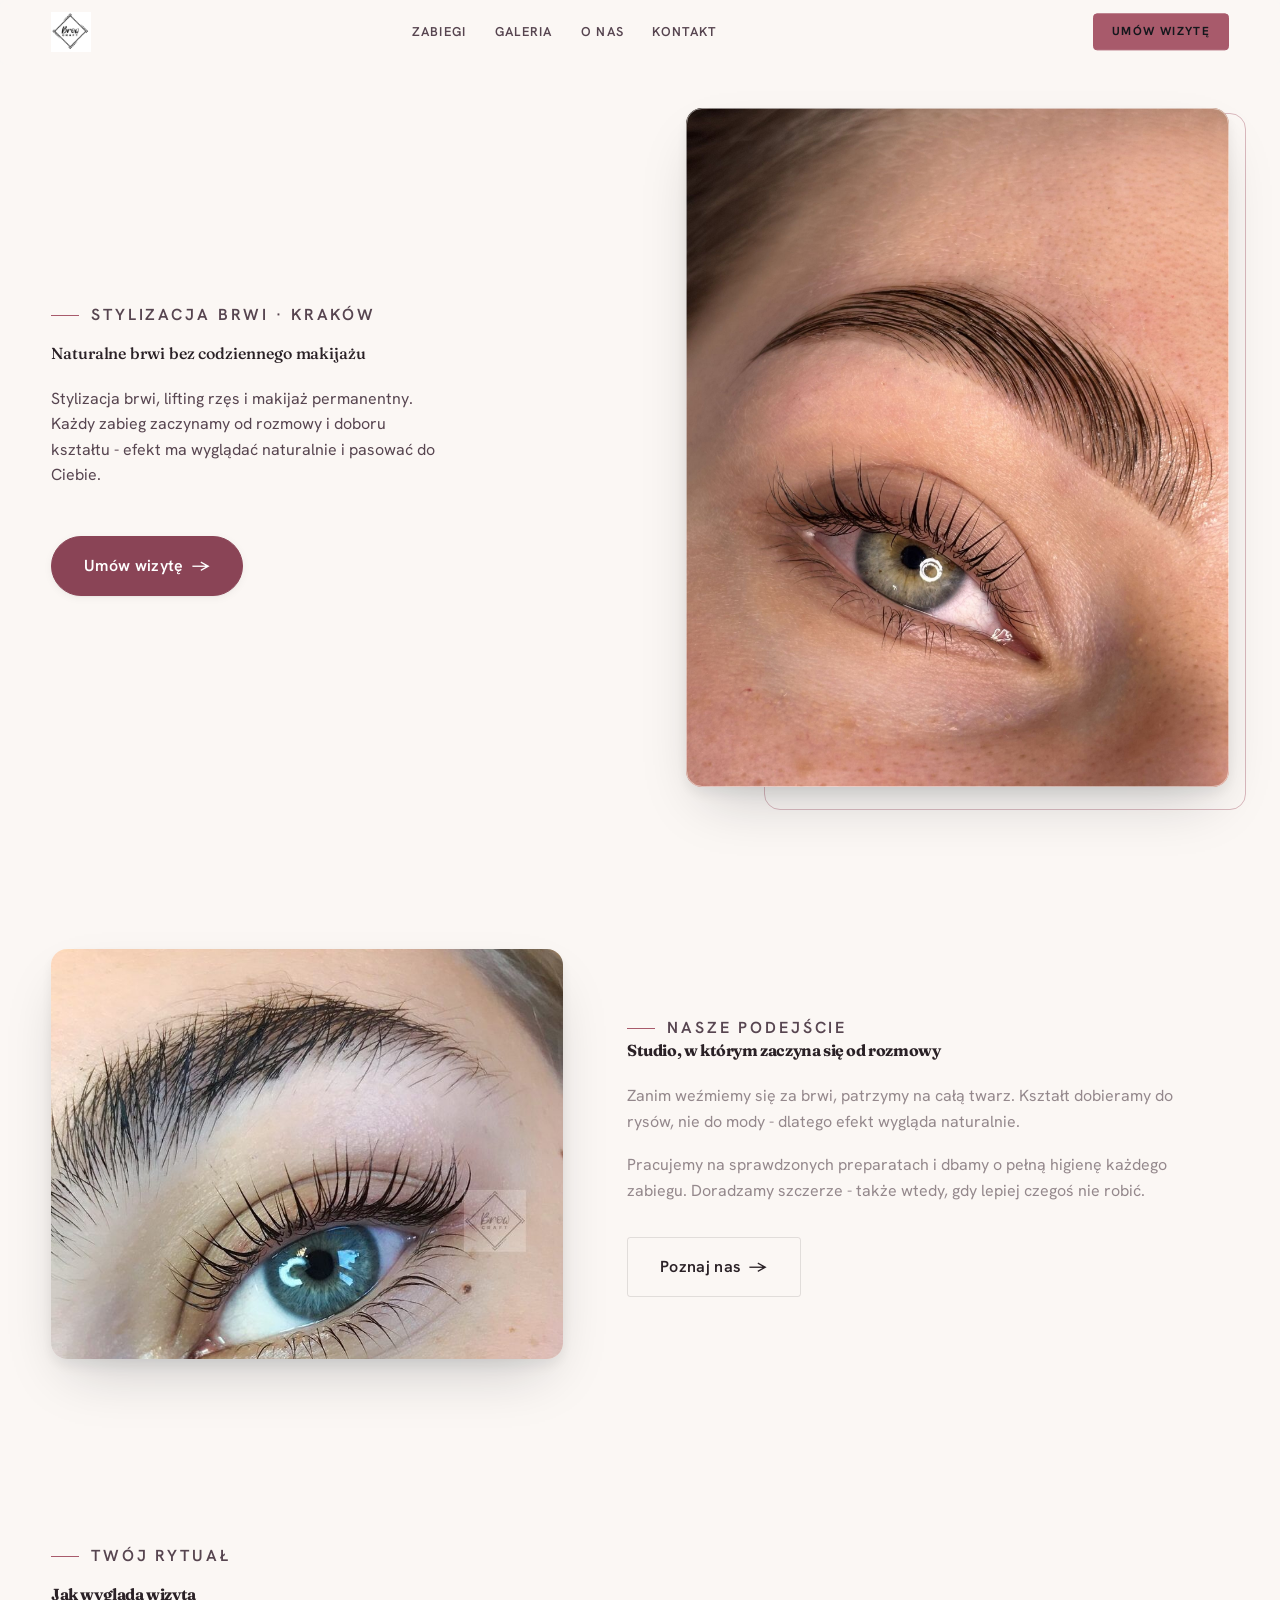
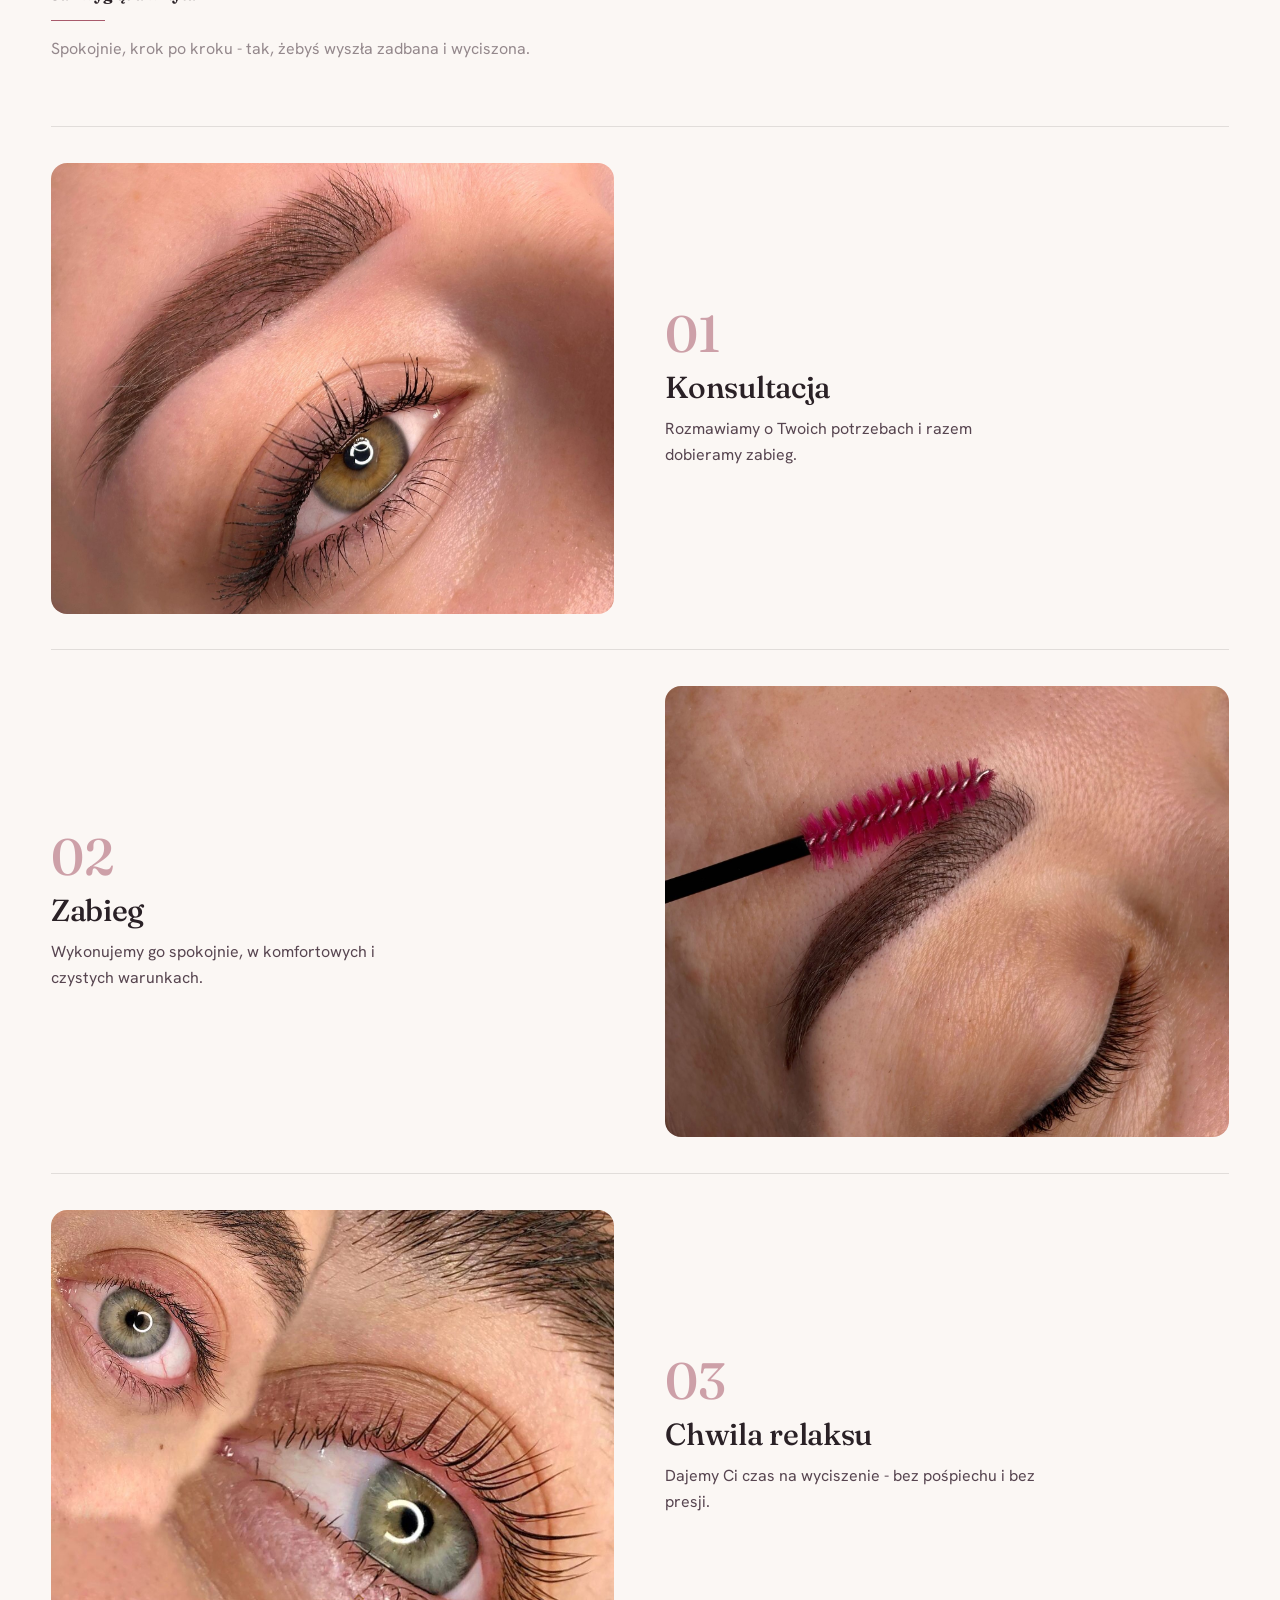
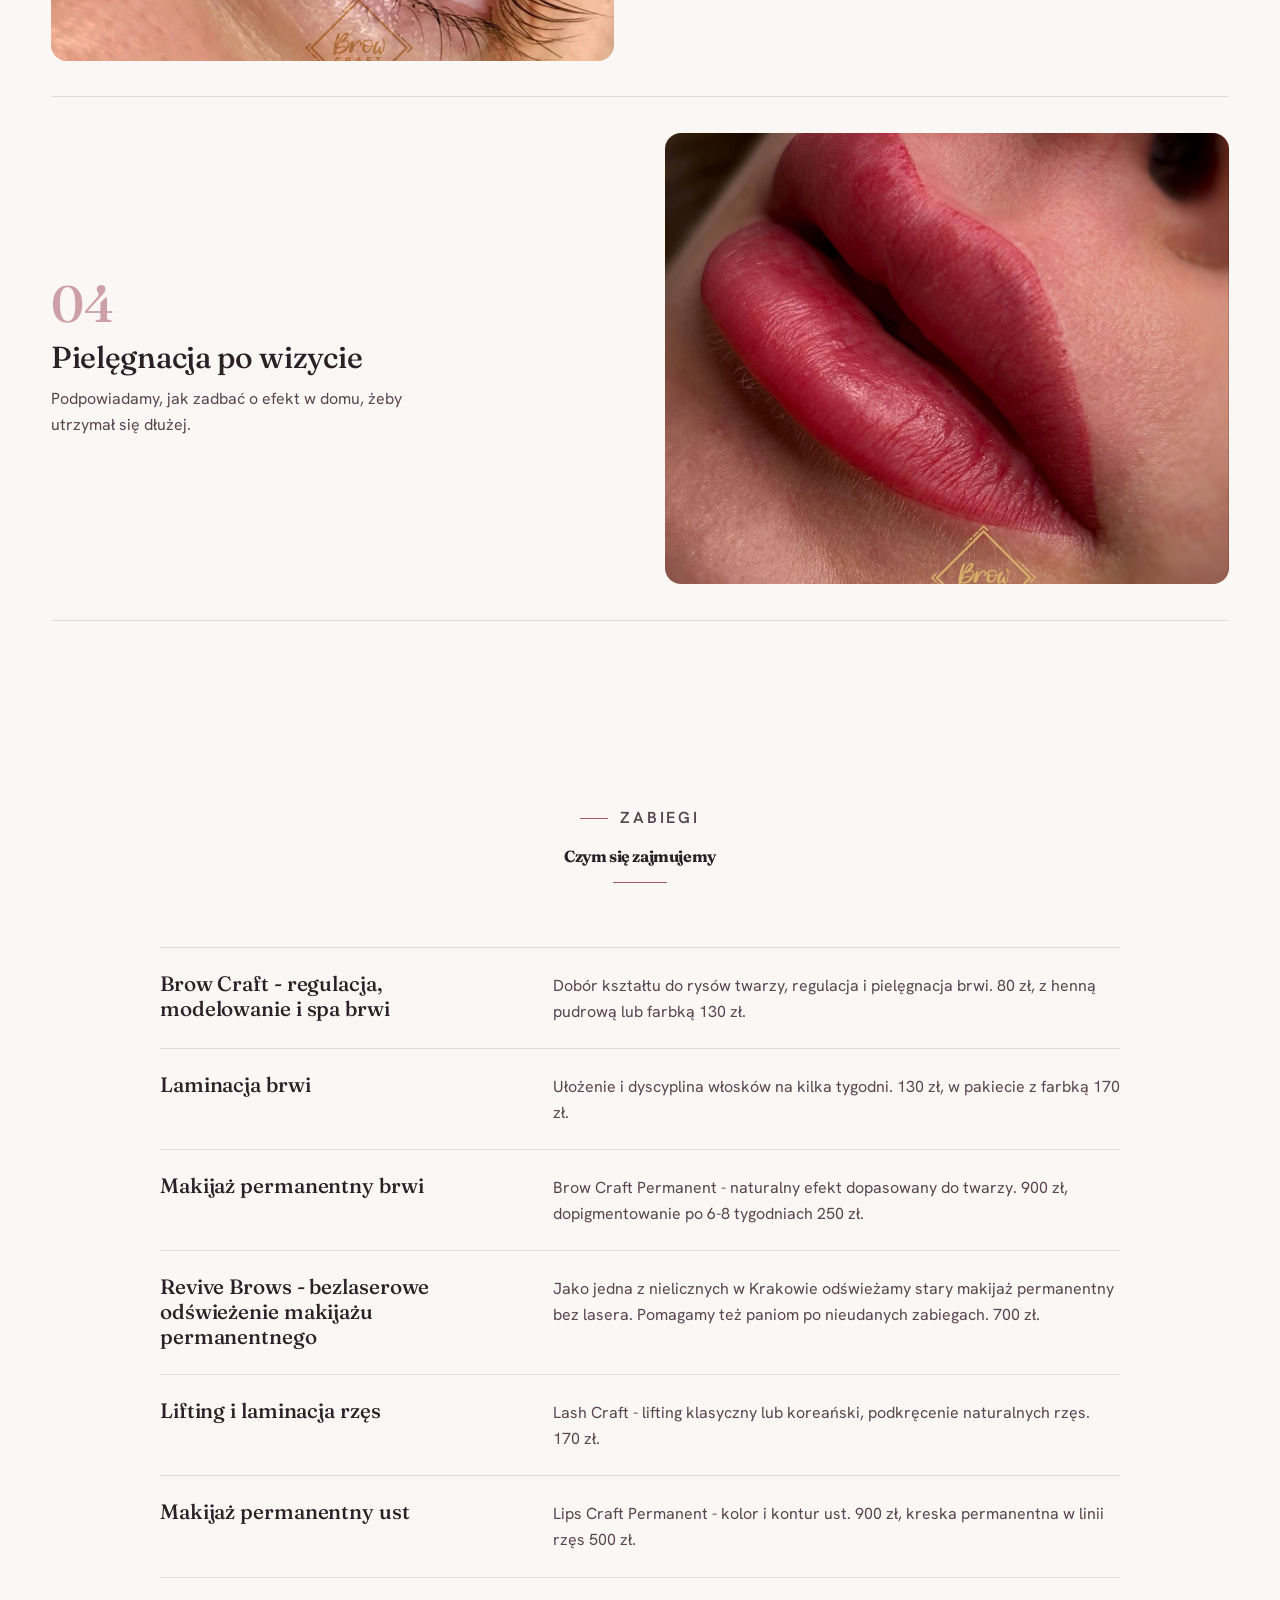
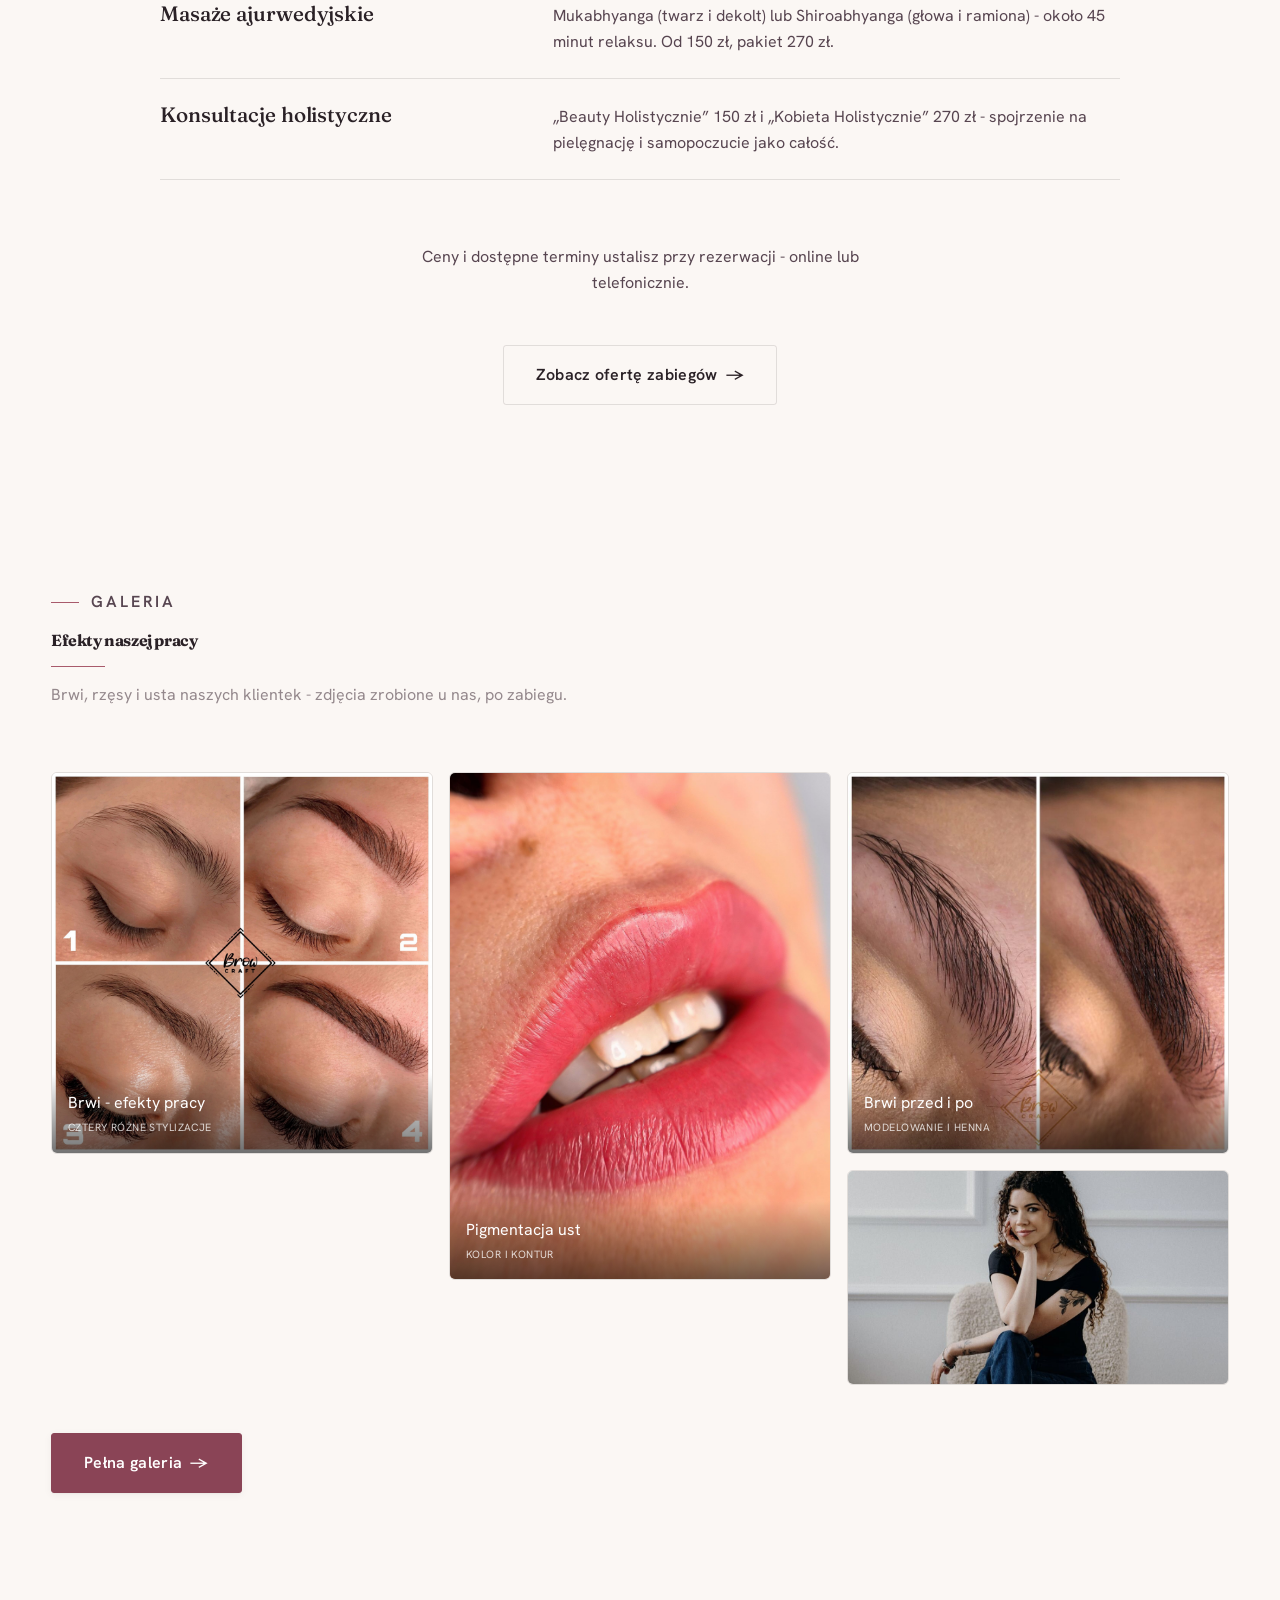
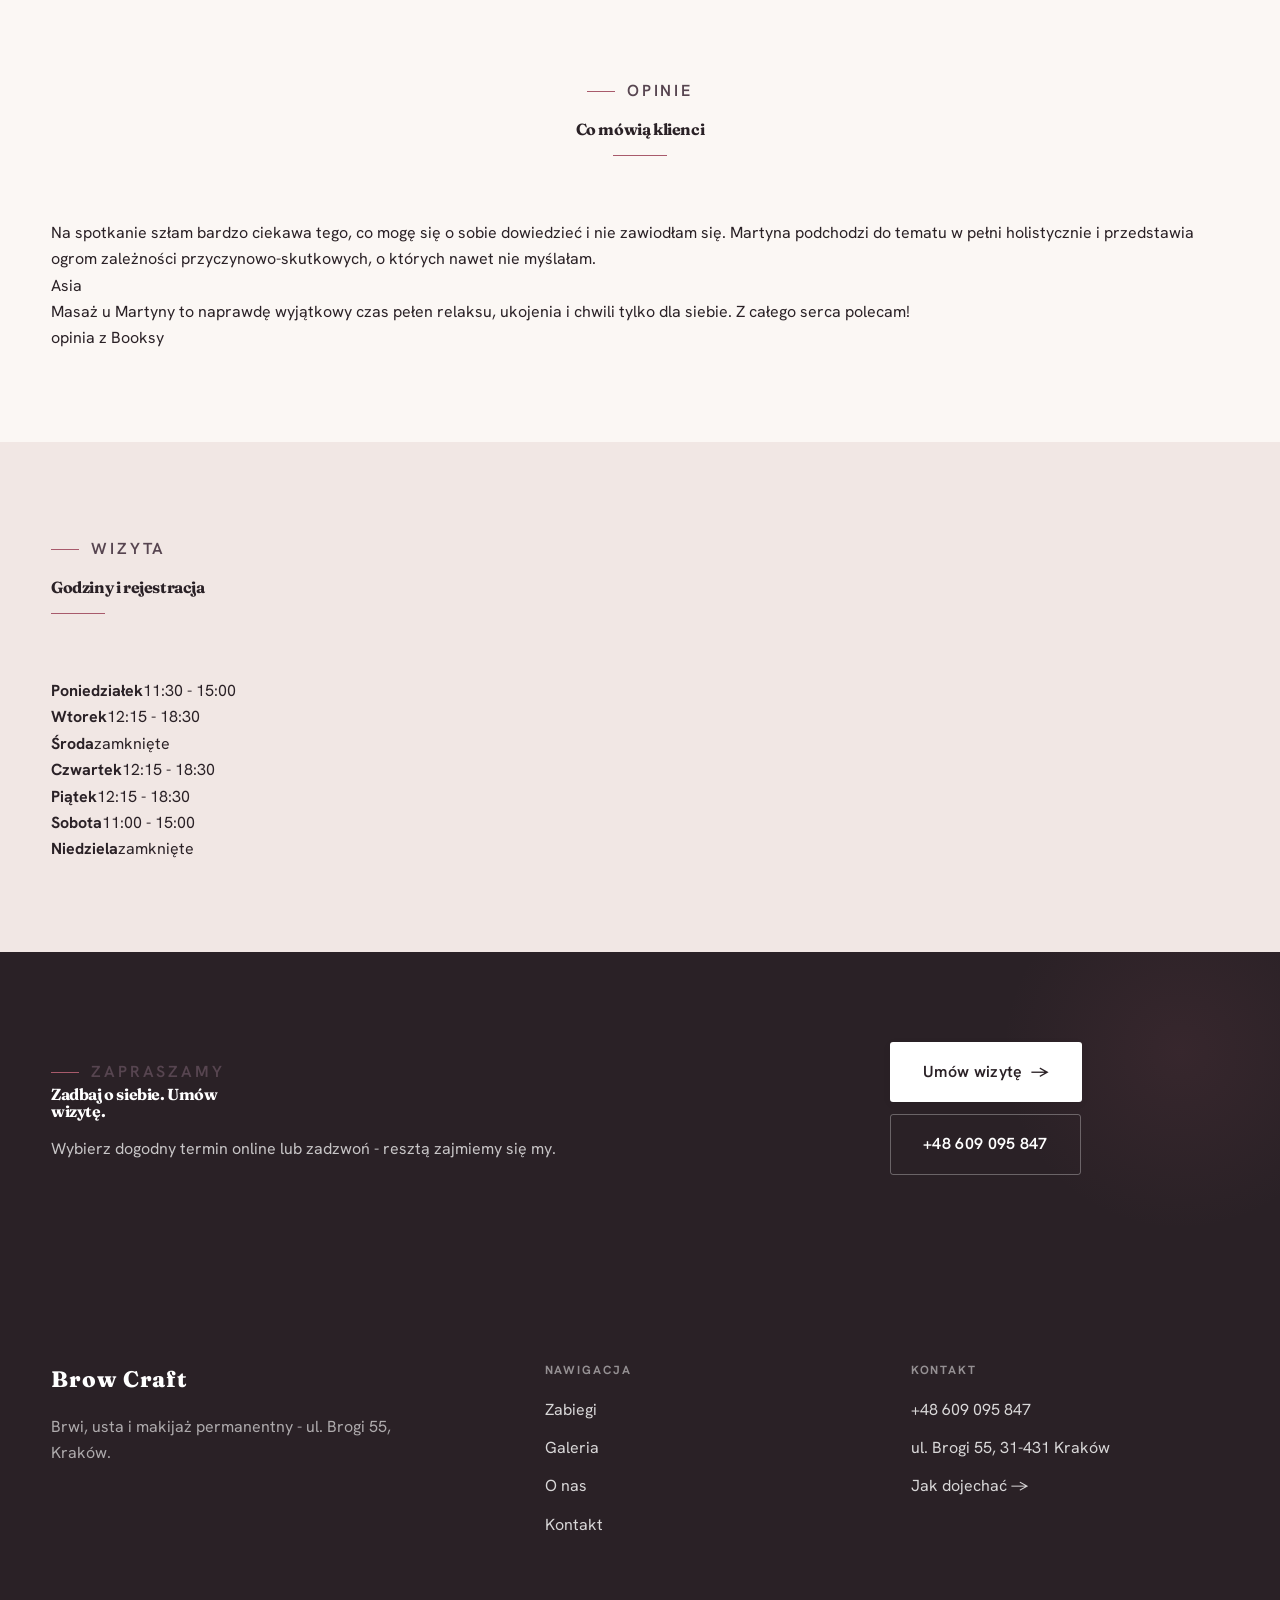
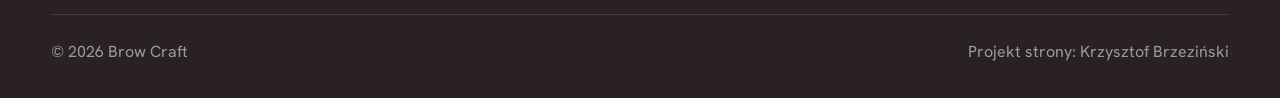
==== index.html @ c08bb549 "Strona demo: brow-craft" ====
<!DOCTYPE html>
<html lang="pl">
<head>
<meta charset="UTF-8">
<meta name="viewport" content="width=device-width, initial-scale=1.0">
<title>Brow Craft - Stylizacja brwi i makijaż permanentny · Kraków</title>
<meta name="description" content="Brow Craft - stylizacja brwi, lifting rzęs i makijaż permanentny. Indywidualne podejście i naturalny efekt. Umów wizytę.">
<link rel="preconnect" href="https://fonts.googleapis.com">
<link rel="preconnect" href="https://fonts.gstatic.com" crossorigin>
<link href="https://fonts.googleapis.com/css2?family=Fraunces:wght@500;600;700&family=Hanken+Grotesk:wght@400;500;600&display=swap" rel="stylesheet">
<link rel="stylesheet" href="assets/styles.css">
</head>
<body>

<header class="nav">
  <div class="wrap nav-inner">
    <a class="brand brand-has-logo" href="index.html"><img class="brand-logo" src="img/logo.png" alt="Brow Craft"></a>
    <nav class="nav-links">
      <a href="oferta.html">Zabiegi</a>
      <a href="realizacje.html">Galeria</a>
      <a href="o-nas.html">O nas</a>
      <a href="kontakt.html">Kontakt</a>
      <a href="kontakt.html" class="btn btn-accent">Umów wizytę</a>
    </nav>
    <button class="nav-toggle" aria-label="Menu"><span></span><span></span><span></span></button>
  </div>
</header>

<section class="hero-spa">
  <div class="wrap">
    <div class="hs-copy reveal">
      <span class="eyebrow">Stylizacja brwi · Kraków</span>
      <h1 class="hs-claim">Naturalne brwi bez codziennego makijażu</h1>
      <p class="hs-lead">Stylizacja brwi, lifting rzęs i makijaż permanentny. Każdy zabieg zaczynamy od rozmowy i doboru kształtu - efekt ma wyglądać naturalnie i pasować do Ciebie.</p>
      <a href="kontakt.html" class="btn btn-accent hs-cta">Umów wizytę <span class="arr">→</span></a>
    </div>
    <figure class="hs-fig reveal"><img src="img/hero.jpg" alt="Brow Craft"></figure>
  </div>
</section>
<section>
  <div class="wrap split">
    <div class="split-art reveal"><img src="img/g1.jpg" alt="Brow Craft" loading="lazy"></div>
    <div class="split-copy reveal">
      <span class="eyebrow">Nasze podejście</span>
      <h2>Studio, w którym zaczyna się od rozmowy</h2>
      <p class="muted">Zanim weźmiemy się za brwi, patrzymy na całą twarz. Kształt dobieramy do rysów, nie do mody - dlatego efekt wygląda naturalnie.</p>
      <p class="muted">Pracujemy na sprawdzonych preparatach i dbamy o pełną higienę każdego zabiegu. Doradzamy szczerze - także wtedy, gdy lepiej czegoś nie robić.</p>
      <a href="o-nas.html" class="btn btn-ghost">Poznaj nas <span class="arr">→</span></a>
    </div>
  </div>
</section>
<section class="rytual">
  <div class="wrap">
    <div class="head reveal">
      <span class="eyebrow">Twój rytuał</span>
      <h2>Jak wygląda wizyta</h2>
      <p>Spokojnie, krok po kroku - tak, żebyś wyszła zadbana i wyciszona.</p>
    </div>
    <div class="ryt-list">
      <div class="ryt-row reveal">
        <figure class="ryt-fig"><img src="img/g2.jpg" alt="Konsultacja" loading="lazy"></figure>
        <div class="ryt-copy"><span class="ryt-no">01</span><h3>Konsultacja</h3><p>Rozmawiamy o Twoich potrzebach i razem dobieramy zabieg.</p></div>
      </div>
      <div class="ryt-row reveal">
        <figure class="ryt-fig"><img src="img/g3.jpg" alt="Zabieg" loading="lazy"></figure>
        <div class="ryt-copy"><span class="ryt-no">02</span><h3>Zabieg</h3><p>Wykonujemy go spokojnie, w komfortowych i czystych warunkach.</p></div>
      </div>
      <div class="ryt-row reveal">
        <figure class="ryt-fig"><img src="img/g4.jpg" alt="Chwila relaksu" loading="lazy"></figure>
        <div class="ryt-copy"><span class="ryt-no">03</span><h3>Chwila relaksu</h3><p>Dajemy Ci czas na wyciszenie - bez pośpiechu i bez presji.</p></div>
      </div>
      <div class="ryt-row reveal">
        <figure class="ryt-fig"><img src="img/g5.jpg" alt="Pielęgnacja po wizycie" loading="lazy"></figure>
        <div class="ryt-copy"><span class="ryt-no">04</span><h3>Pielęgnacja po wizycie</h3><p>Podpowiadamy, jak zadbać o efekt w domu, żeby utrzymał się dłużej.</p></div>
      </div>
    </div>
  </div>
</section>
<section class="menu-sec">
  <div class="wrap">
    <div class="head center reveal">
      <span class="eyebrow">Zabiegi</span>
      <h2>Czym się zajmujemy</h2>
    </div>
    <div class="cennik">
      <div class="cennik-row reveal"><div class="cn-name"><h3>Brow Craft - regulacja, modelowanie i spa brwi</h3></div><div class="cn-desc">Dobór kształtu do rysów twarzy, regulacja i pielęgnacja brwi. 80 zł, z henną pudrową lub farbką 130 zł.</div></div>
      <div class="cennik-row reveal"><div class="cn-name"><h3>Laminacja brwi</h3></div><div class="cn-desc">Ułożenie i dyscyplina włosków na kilka tygodni. 130 zł, w pakiecie z farbką 170 zł.</div></div>
      <div class="cennik-row reveal"><div class="cn-name"><h3>Makijaż permanentny brwi</h3></div><div class="cn-desc">Brow Craft Permanent - naturalny efekt dopasowany do twarzy. 900 zł, dopigmentowanie po 6-8 tygodniach 250 zł.</div></div>
      <div class="cennik-row reveal"><div class="cn-name"><h3>Revive Brows - bezlaserowe odświeżenie makijażu permanentnego</h3></div><div class="cn-desc">Jako jedna z nielicznych w Krakowie odświeżamy stary makijaż permanentny bez lasera. Pomagamy też paniom po nieudanych zabiegach. 700 zł.</div></div>
      <div class="cennik-row reveal"><div class="cn-name"><h3>Lifting i laminacja rzęs</h3></div><div class="cn-desc">Lash Craft - lifting klasyczny lub koreański, podkręcenie naturalnych rzęs. 170 zł.</div></div>
      <div class="cennik-row reveal"><div class="cn-name"><h3>Makijaż permanentny ust</h3></div><div class="cn-desc">Lips Craft Permanent - kolor i kontur ust. 900 zł, kreska permanentna w linii rzęs 500 zł.</div></div>
      <div class="cennik-row reveal"><div class="cn-name"><h3>Masaże ajurwedyjskie</h3></div><div class="cn-desc">Mukabhyanga (twarz i dekolt) lub Shiroabhyanga (głowa i ramiona) - około 45 minut relaksu. Od 150 zł, pakiet 270 zł.</div></div>
      <div class="cennik-row reveal"><div class="cn-name"><h3>Konsultacje holistyczne</h3></div><div class="cn-desc">„Beauty Holistycznie” 150 zł i „Kobieta Holistycznie” 270 zł - spojrzenie na pielęgnację i samopoczucie jako całość.</div></div>
    </div>
    <p class="menu-note">Ceny i dostępne terminy ustalisz przy rezerwacji - online lub telefonicznie.</p>
    <div style="text-align:center;margin-top:var(--space-7)" class="reveal"><a href="oferta.html" class="btn btn-ghost">Zobacz ofertę zabiegów <span class="arr">→</span></a></div>
  </div>
</section>
<section>
  <div class="wrap">
    <div class="head reveal">
      <span class="eyebrow">Galeria</span>
      <h2>Efekty naszej pracy</h2>
      <p>Brwi, rzęsy i usta naszych klientek - zdjęcia zrobione u nas, po zabiegu.</p>
    </div>
    <div class="gallery-masonry">
      <figure class="m-tile reveal"><img src="img/g6.jpg" alt="Brwi - efekty pracy" loading="lazy"><div class="cap">Brwi - efekty pracy<small>cztery różne stylizacje</small></div></figure>
      <figure class="m-tile reveal"><img src="img/g7.jpg" alt="Pigmentacja ust" loading="lazy"><div class="cap">Pigmentacja ust<small>kolor i kontur</small></div></figure>
      <figure class="m-tile reveal"><img src="img/g8.jpg" alt="Brwi przed i po" loading="lazy"><div class="cap">Brwi przed i po<small>modelowanie i henna</small></div></figure>
      <figure class="m-tile reveal"><img src="img/about.jpg" alt="Brow Craft" loading="lazy"></figure>
    </div>
    <div style="margin-top:var(--space-7)" class="reveal"><a href="realizacje.html" class="btn btn-accent">Pełna galeria <span class="arr">→</span></a></div>
  </div>
</section>
<section class="opinie">
  <div class="wrap">
    <div class="head center reveal">
      <span class="eyebrow">Opinie</span>
      <h2>Co mówią klienci</h2>
    </div>
    <div class="opinie-grid">
      <figure class="op-card reveal"><blockquote>Na spotkanie szłam bardzo ciekawa tego, co mogę się o sobie dowiedzieć i nie zawiodłam się. Martyna podchodzi do tematu w pełni holistycznie i przedstawia ogrom zależności przyczynowo-skutkowych, o których nawet nie myślałam.</blockquote><span class="op-autor">Asia</span></figure>
      <figure class="op-card reveal"><blockquote>Masaż u Martyny to naprawdę wyjątkowy czas pełen relaksu, ukojenia i chwili tylko dla siebie. Z całego serca polecam!</blockquote><span class="op-autor">opinia z Booksy</span></figure>
    </div>
  </div>
</section>
<section class="trust">
  <div class="wrap">
    <div class="head reveal">
      <span class="eyebrow">Wizyta</span>
      <h2>Godziny i rejestracja</h2>
    </div>
    <div class="godz reveal">
      <div class="godz-row"><b>Poniedziałek</b><span>11:30 - 15:00</span></div>
      <div class="godz-row"><b>Wtorek</b><span>12:15 - 18:30</span></div>
      <div class="godz-row"><b>Środa</b><span>zamknięte</span></div>
      <div class="godz-row"><b>Czwartek</b><span>12:15 - 18:30</span></div>
      <div class="godz-row"><b>Piątek</b><span>12:15 - 18:30</span></div>
      <div class="godz-row"><b>Sobota</b><span>11:00 - 15:00</span></div>
      <div class="godz-row"><b>Niedziela</b><span>zamknięte</span></div>
    </div>
  </div>
</section>
<section class="cta">
  <div class="wrap">
    <div class="reveal">
      <span class="eyebrow">Zapraszamy</span>
      <h2>Zadbaj o siebie. Umów wizytę.</h2>
      <p>Wybierz dogodny termin online lub zadzwoń - resztą zajmiemy się my.</p>
    </div>
    <div class="cta-actions reveal">
      <a href="kontakt.html" class="btn btn-light">Umów wizytę <span class="arr">→</span></a>
      <a href="tel:+48609095847" class="btn btn-ghost" style="color:#fff;border-color:rgba(255,255,255,.3)">+48 609 095 847</a>
    </div>
  </div>
</section>

<footer>
  <div class="wrap">
    <div class="foot-grid">
      <div class="foot-brand">
        <div class="name">Brow Craft</div>
        <p>Brwi, usta i makijaż permanentny - ul. Brogi 55, Kraków.</p>
      </div>
      <div class="foot-col">
        <h4>Nawigacja</h4>
        <a href="oferta.html">Zabiegi</a>
        <a href="realizacje.html">Galeria</a>
        <a href="o-nas.html">O nas</a>
        <a href="kontakt.html">Kontakt</a>
      </div>
      <div class="foot-col">
        <h4>Kontakt</h4>
        <a href="tel:+48609095847">+48 609 095 847</a>
        <p>ul. Brogi 55, 31-431 Kraków</p>
        <a href="https://maps.app.goo.gl/QyicbY6uXin8uvLQ9" target="_blank" rel="noopener">Jak dojechać →</a>
      </div>
    </div>
    <div class="foot-bot">
      <span>© 2026 Brow Craft</span>
      <span>Projekt strony: Krzysztof Brzeziński</span>
    </div>
  </div>
</footer>
<div class="sticky-reserve"><a class="sr-book" href="kontakt.html">Umów wizytę</a><a class="sr-call" href="tel:+48609095847" aria-label="Zadzwoń"><svg class="ico-tel" width="16" height="16" viewBox="0 0 24 24" fill="none" aria-hidden="true"><path d="M6.6 10.8a15.5 15.5 0 0 0 6.6 6.6l2.2-2.2a1 1 0 0 1 1-.24 11.4 11.4 0 0 0 3.6.58 1 1 0 0 1 1 1V20a1 1 0 0 1-1 1A17 17 0 0 1 3 4a1 1 0 0 1 1-1h3.5a1 1 0 0 1 1 1c0 1.25.2 2.46.58 3.6a1 1 0 0 1-.25 1l-2.23 2.2Z" fill="currentColor"/></svg></a></div>

<script src="assets/main.js"></script>
</body>
</html>
---- assets/styles.css ----
/* ============================================================
   STOLBASZ — premium, architektoniczny B2B fit-out
   Jasna paleta, zero brązu. System wg premium-web-craft.
   Projekt strony: Krzysztof Brzeziński
   ============================================================ */

:root{
  /* PALETA — jasna, architektoniczna, chłodna */
  --paper:#FBF7F4;          /* główne tło */
  --paper-2:#F1E7E4;        /* sekcje alternatywne (chłodny jasny szary) */
  --paper-3:#F1E7E4;        /* delikatne wypełnienia */
  --ink:#2A2126;            /* tekst główny — chłodny grafit */
  --ink-soft:#574550;       /* nagłówki drugorzędne */
  --muted:#94888C;          /* tekst poboczny */
  --line:rgba(42,33,38,.12);/* hairline */
  --accent:#A85A6B;         /* stonowany petrol-slate — jedyny akcent */
  --accent-d:#8A4456;
  --accent-soft:rgba(168,90,107,.10);
  --dark:#2A2126;           /* sekcje ciemne (stopka/CTA) */

  /* ODSTĘPY — skala 4/8 */
  --space-1:4px; --space-2:8px; --space-3:12px; --space-4:16px; --space-5:24px;
  --space-6:32px; --space-7:48px; --space-8:64px; --space-9:96px; --space-10:128px;

  /* TYPOGRAFIA — fluid clamp() */
  --text-sm:clamp(.82rem,.8rem+.1vw,.9rem);
  --text-base:clamp(1rem,.97rem+.15vw,1.1rem);
  --text-lg:clamp(1.12rem,1.05rem+.3vw,1.3rem);
  --text-h3:clamp(1.2rem,1.1rem+.5vw,1.5rem);
  --text-h2:clamp(1.9rem,1.5rem+1.9vw,2.8rem);
  --text-h1:clamp(2.6rem,1.9rem+3.6vw,4.6rem);

  /* PROMIENIE — architektoniczne, raczej ostre */
  --r-sm:3px; --r-md:6px; --r-lg:10px;

  /* RUCH */
  --ease:cubic-bezier(.25,.46,.45,.94); --dur:.24s;

  /* CIENIE — miękkie, warstwowe */
  --sh-sm:0 1px 2px rgba(16,24,32,.04), 0 2px 8px rgba(16,24,32,.05);
  --sh-md:0 2px 6px rgba(16,24,32,.05), 0 12px 28px -8px rgba(16,24,32,.12);
  --sh-lg:0 6px 14px rgba(16,24,32,.07), 0 26px 56px -18px rgba(16,24,32,.22);

  --hairline:1px solid var(--line);

  --font-display:'Fraunces',serif;
  --font-body:'Hanken Grotesk',sans-serif;
}

*{box-sizing:border-box;margin:0;padding:0}
html{scroll-behavior:smooth}
body{
  font-family:var(--font-body);
  font-size:var(--text-base);
  line-height:1.65;
  color:var(--ink);
  background:var(--paper);
  -webkit-font-smoothing:antialiased;
  text-rendering:optimizeLegibility;
}
img{max-width:100%;display:block}
a{color:inherit;text-decoration:none}

.wrap{width:min(92%,1180px);margin-inline:auto}
section{padding-block:clamp(52px,6.5vw,96px)}

h1,h2,h3{font-family:var(--font-display);font-weight:700;line-height:1.08;letter-spacing:-.02em;color:var(--ink)}
h1{font-size:var(--text-h1);letter-spacing:-.035em}
h2{font-size:var(--text-h2);letter-spacing:-.025em}
h3{font-size:var(--text-h3)}
p{max-width:65ch}

.eyebrow{
  font-family:var(--font-body);
  font-size:var(--text-sm);
  font-weight:600;
  letter-spacing:.18em;
  text-transform:uppercase;
  color:var(--accent);
  display:inline-flex;align-items:center;gap:var(--space-3);
}
.eyebrow::before{content:"";width:28px;height:1px;background:var(--accent);display:inline-block}

.muted{color:var(--muted)}
.lead{font-size:var(--text-lg);line-height:1.55;color:var(--ink-soft);max-width:50ch}

/* ---------- BUTTONS ---------- */
.btn{
  display:inline-flex;align-items:center;gap:var(--space-2);
  font-weight:600;font-size:var(--text-sm);letter-spacing:.02em;
  padding:var(--space-4) var(--space-6);
  border-radius:var(--r-sm);
  transition:transform var(--dur) var(--ease),box-shadow var(--dur) var(--ease),background var(--dur) var(--ease);
  cursor:pointer;border:1px solid transparent;
}
.btn-accent{background:var(--accent);color:#fff;box-shadow:var(--sh-sm)}
.btn-accent:hover{background:var(--accent-d);transform:translateY(-2px);box-shadow:var(--sh-md)}
.btn-accent:active{transform:translateY(0);box-shadow:var(--sh-sm)}
.btn-ghost{background:transparent;color:var(--ink);border-color:var(--line)}
.btn-ghost:hover{border-color:var(--accent);color:var(--accent);transform:translateY(-2px)}
.btn-light{background:#fff;color:var(--ink);box-shadow:var(--sh-sm)}
.btn-light:hover{transform:translateY(-2px);box-shadow:var(--sh-md)}
.btn .arr{transition:transform var(--dur) var(--ease)}
.btn:hover .arr{transform:translateX(4px)}

/* ---------- NAV ---------- */
.nav{
  position:sticky;top:0;z-index:50;
  background:color-mix(in srgb,var(--paper) 88%,transparent);
  backdrop-filter:saturate(140%) blur(10px);
  border-bottom:var(--hairline);
}
.nav-inner{display:flex;align-items:center;justify-content:space-between;height:72px}
.brand{display:flex;flex-direction:column;line-height:1}
.brand .name{font-family:var(--font-display);font-weight:800;font-size:1.35rem;letter-spacing:.04em}
.brand .sub{font-size:.62rem;letter-spacing:.34em;text-transform:uppercase;color:var(--muted);margin-top:5px}
.nav-links{display:flex;align-items:center;gap:var(--space-6)}
.nav-links a{font-size:var(--text-sm);font-weight:500;color:var(--ink-soft);position:relative;padding-block:4px;transition:color var(--dur) var(--ease)}
.nav-links a::after{content:"";position:absolute;left:0;bottom:0;width:0;height:1.5px;background:var(--accent);transition:width var(--dur) var(--ease)}
.nav-links a:hover,.nav-links a.active{color:var(--ink)}
.nav-links a:hover::after,.nav-links a.active::after{width:100%}
.nav-links .btn{padding:var(--space-2) var(--space-5)}
/* przyciski w nav: właściwy kolor (przebij .nav-links a) + bez podkreślenia */
.nav-links a.btn-accent{color:#fff}
.nav-links a.btn-ghost,.nav-links a.btn-light{color:var(--ink)}
.nav-links a.btn::after{display:none}
.nav-toggle{display:none;background:none;border:none;cursor:pointer;flex-direction:column;gap:5px;padding:8px}
.nav-toggle span{width:24px;height:2px;background:var(--ink);transition:var(--dur)}

/* ---------- HERO (split) ---------- */
.hero{position:relative;overflow:hidden;border-bottom:var(--hairline)}
.hero-grid{display:grid;grid-template-columns:1.05fr .95fr;gap:clamp(24px,4vw,60px);align-items:center;
  padding-block:clamp(36px,4.5vw,64px)}
.hero-copy .eyebrow{margin-bottom:var(--space-5)}
.hero-copy h1{margin-bottom:var(--space-5)}
.hero-copy .lead{margin-bottom:var(--space-7)}
.hero-actions{display:flex;flex-wrap:wrap;gap:var(--space-4)}
.hero-art{position:relative;aspect-ratio:4/3;border-radius:var(--r-lg);overflow:hidden;box-shadow:var(--sh-lg)}
.hero-art img{width:100%;height:100%;object-fit:cover}
.hero-art::after{content:"";position:absolute;inset:0;background:linear-gradient(180deg,transparent 55%,rgba(18,24,28,.28))}
.hero-badge{position:absolute;left:var(--space-5);bottom:var(--space-5);z-index:2;
  background:rgba(252,252,251,.94);backdrop-filter:blur(4px);
  border-radius:var(--r-md);padding:var(--space-4) var(--space-5);box-shadow:var(--sh-md);max-width:78%}
.hero-badge strong{display:block;font-family:var(--font-display);font-size:1rem;letter-spacing:-.01em}
.hero-badge span{font-size:var(--text-sm);color:var(--muted)}

/* ---------- HERO duży / kinowy (strona główna) ---------- */
.hero-cine{position:relative;min-height:clamp(560px,82vh,840px);min-height:clamp(560px,82svh,840px);display:flex;align-items:center;overflow:hidden;border-bottom:var(--hairline)}
.hero-cine>img{position:absolute;inset:0;width:100%;height:100%;object-fit:cover;z-index:0}
.hero-cine::after{content:"";position:absolute;inset:0;z-index:1;
  background:linear-gradient(95deg,rgba(13,18,23,.86) 0%,rgba(13,18,23,.64) 32%,rgba(13,18,23,.24) 62%,rgba(13,18,23,.04) 100%)}
.hero-cine .wrap{position:relative;z-index:2;padding-block:var(--space-8)}
.hero-cine .hero-copy{max-width:660px}
.hero-cine .eyebrow{color:#fff;margin-bottom:var(--space-5)}
.hero-cine .eyebrow::before{background:#fff}
.hero-cine h1{color:#fff;margin-bottom:var(--space-5);font-size:clamp(2.9rem,2rem+4.4vw,5.2rem)}
.hero-cine .lead{color:rgba(255,255,255,.92);max-width:48ch;margin-bottom:var(--space-7)}
.hero-cine .hero-actions{display:flex;flex-wrap:wrap;gap:var(--space-4)}
@media(max-width:680px){
  .hero-cine{min-height:clamp(520px,76vh,640px);min-height:clamp(520px,76svh,640px);align-items:flex-end}
  .hero-cine::after{background:linear-gradient(0deg,rgba(13,18,23,.9) 6%,rgba(13,18,23,.45) 55%,rgba(13,18,23,.25) 100%)}
  .hero-cine .wrap{padding-bottom:var(--space-9)}
}

/* full-bleed hero variant (podstrony) */
.pagehead{position:relative;min-height:46vh;min-height:46svh;display:flex;align-items:flex-end;overflow:hidden;border-bottom:var(--hairline)}
.pagehead img{position:absolute;inset:0;width:100%;height:100%;object-fit:cover}
.pagehead::after{content:"";position:absolute;inset:0;background:linear-gradient(180deg,rgba(18,24,28,.25),rgba(18,24,28,.62))}
.pagehead .wrap{position:relative;z-index:2;padding-block:var(--space-9);color:#fff}
.pagehead h1{color:#fff;max-width:18ch}
.pagehead .eyebrow{color:#fff}
.pagehead .eyebrow::before{background:#fff}
.pagehead p{color:rgba(255,255,255,.86);margin-top:var(--space-4);max-width:54ch}

/* ---------- STRIP (pasek skrótów / liczby) ---------- */
.strip{background:var(--dark);color:#fff}
.strip .wrap{display:grid;grid-template-columns:repeat(4,1fr);gap:var(--space-6);padding-block:var(--space-8)}
.strip .item .k{font-family:var(--font-display);font-size:clamp(1.6rem,1.2rem+1.4vw,2.4rem);font-weight:800;letter-spacing:-.02em;color:#fff}
.strip .item .v{font-size:var(--text-sm);color:rgba(255,255,255,.66);margin-top:var(--space-2);line-height:1.45}
.strip .item{border-left:2px solid var(--accent);padding-left:var(--space-5)}

/* ---------- SECTION HEAD ---------- */
.head{max-width:48rem;margin-bottom:var(--space-8)}
.head.center{margin-inline:auto;text-align:center}
.head .eyebrow{margin-bottom:var(--space-4)}
.head h2{margin-bottom:var(--space-4)}
.head p{color:var(--muted);font-size:var(--text-lg);line-height:1.55}
.head.center p{margin-inline:auto}

/* ---------- INTRO SPLIT ---------- */
.split{display:grid;grid-template-columns:.92fr 1.08fr;gap:clamp(28px,5vw,80px);align-items:center}
.split.rev{grid-template-columns:1.08fr .92fr}
.split.rev .split-art{order:-1}
.split-art{position:relative;aspect-ratio:5/4;border-radius:var(--r-lg);overflow:hidden;box-shadow:var(--sh-lg)}
.split-art img{width:100%;height:100%;object-fit:cover}
.split-copy h2{margin-bottom:var(--space-5)}
.split-copy p+p{margin-top:var(--space-4)}
.split-copy .btn{margin-top:var(--space-6)}

/* ---------- SERVICES (zakres) ---------- */
.svc-grid{display:grid;grid-template-columns:repeat(auto-fit,minmax(280px,1fr));gap:var(--space-5)}
.svc{background:#fff;border:var(--hairline);border-radius:var(--r-md);padding:var(--space-7) var(--space-6);
  transition:transform var(--dur) var(--ease),box-shadow var(--dur) var(--ease),border-color var(--dur) var(--ease);
  position:relative;overflow:hidden}
.svc::before{content:"";position:absolute;left:0;top:0;width:3px;height:0;background:var(--accent);transition:height var(--dur) var(--ease)}
.svc:hover{transform:translateY(-4px);box-shadow:var(--sh-md);border-color:transparent}
.svc:hover::before{height:100%}
.svc .ic{font-family:var(--font-display);font-size:.8rem;font-weight:700;letter-spacing:.12em;color:var(--accent);margin-bottom:var(--space-4)}
.svc h3{margin-bottom:var(--space-3);font-size:1.22rem}
.svc p{color:var(--muted);font-size:var(--text-base);line-height:1.6}

/* big detailed service rows */
.svc-row{display:grid;grid-template-columns:.8fr 1.2fr;gap:clamp(20px,4vw,60px);align-items:center;padding-block:var(--space-8)}
.svc-row+.svc-row{border-top:var(--hairline)}
.svc-row.rev{grid-template-columns:1.2fr .8fr}
.svc-row.rev .svc-row-art{order:-1}
.svc-row-art{aspect-ratio:4/3;border-radius:var(--r-md);overflow:hidden;box-shadow:var(--sh-md)}
.svc-row-art img{width:100%;height:100%;object-fit:cover}
.svc-row h3{font-size:1.5rem;margin-bottom:var(--space-4)}
.svc-row .num{font-family:var(--font-display);font-size:.85rem;font-weight:700;letter-spacing:.14em;color:var(--accent);display:block;margin-bottom:var(--space-3)}
.svc-row ul{list-style:none;margin-top:var(--space-4);display:flex;flex-direction:column;gap:var(--space-2)}
.svc-row li{position:relative;padding-left:var(--space-5);color:var(--muted);font-size:var(--text-base)}
.svc-row li::before{content:"";position:absolute;left:0;top:.62em;width:8px;height:1px;background:var(--accent)}

/* ---------- GALLERY (realizacje) ---------- */
.gallery{display:grid;grid-template-columns:repeat(12,1fr);gap:var(--space-4);grid-auto-rows:200px}
/* GALERIA MASONRY — pionowe zdjęcia (portrety beauty/wellness) bez przycinania: kolumny, height auto */
.gallery-masonry{column-count:3;column-gap:var(--space-4)}
@media(max-width:900px){.gallery-masonry{column-count:2}}
@media(max-width:560px){.gallery-masonry{column-count:1}}
.gallery-masonry .m-tile{break-inside:avoid;margin:0 0 var(--space-4);padding:0;position:relative;overflow:hidden;border-radius:var(--r-md);border:1px solid var(--line)}
.gallery-masonry .m-tile img{width:100%;height:auto;display:block}
.gallery-masonry .m-tile .cap{position:absolute;left:0;right:0;bottom:0;padding:var(--space-4);color:#fff;background:linear-gradient(0deg,rgba(0,0,0,.55),transparent);font-size:var(--text-sm)}
.gallery-masonry .m-tile .cap small{display:block;font-weight:400;opacity:.78;letter-spacing:.04em;text-transform:uppercase;font-size:.66rem;margin-top:3px}
.tile{position:relative;overflow:hidden;border-radius:var(--r-md);box-shadow:var(--sh-sm);
  transition:transform var(--dur) var(--ease),box-shadow var(--dur) var(--ease)}
.tile img{width:100%;height:100%;object-fit:cover;transition:transform .6s var(--ease)}
.tile:hover{box-shadow:var(--sh-md)}
.tile:hover img{transform:scale(1.05)}
.tile .cap{position:absolute;left:0;right:0;bottom:0;padding:var(--space-5) var(--space-4) var(--space-4);
  background:linear-gradient(transparent,rgba(18,24,28,.78));color:#fff;
  font-size:var(--text-sm);font-weight:600;letter-spacing:.01em;
  opacity:0;transform:translateY(8px);transition:var(--dur) var(--ease)}
.tile:hover .cap{opacity:1;transform:translateY(0)}
.tile .cap small{display:block;font-weight:400;opacity:.78;letter-spacing:.04em;text-transform:uppercase;font-size:.66rem;margin-top:3px}
/* bento spans */
.t-wide{grid-column:span 6}
.t-tall{grid-column:span 6;grid-row:span 2}
.t-std{grid-column:span 6}
.t-third{grid-column:span 4}
.t-two3{grid-column:span 8}

/* ---------- TRUST / WIARYGODNOŚĆ ---------- */
.trust{background:var(--paper-2)}
.trust-grid{display:grid;grid-template-columns:repeat(auto-fit,minmax(240px,1fr));gap:var(--space-5);margin-top:var(--space-7)}
.trust-card{background:#fff;border-radius:var(--r-md);padding:var(--space-7) var(--space-6);box-shadow:var(--sh-sm);border-top:3px solid var(--accent)}
.trust-card .big{font-family:var(--font-display);font-size:clamp(1.8rem,1.3rem+1.6vw,2.6rem);font-weight:800;letter-spacing:-.02em;color:var(--ink);line-height:1}
.trust-card h3{font-size:1.12rem;margin:var(--space-3) 0 var(--space-2)}
.trust-card p{color:var(--muted);font-size:var(--text-base);line-height:1.55}

/* ---------- CTA band ---------- */
.cta{background:var(--dark);color:#fff;position:relative;overflow:hidden}
.cta .wrap{display:grid;grid-template-columns:1.4fr .6fr;gap:var(--space-7);align-items:center;position:relative;z-index:2}
.cta h2{color:#fff;max-width:20ch}
.cta p{color:rgba(255,255,255,.74);margin-top:var(--space-4)}
.cta-actions{display:flex;flex-direction:column;gap:var(--space-3);align-items:flex-start}
.cta::before{content:"";position:absolute;right:-80px;top:-80px;width:360px;height:360px;border-radius:50%;
  background:radial-gradient(circle,var(--accent-soft),transparent 70%)}

/* ---------- CONTACT ---------- */
.contact-grid{display:grid;grid-template-columns:.85fr 1.15fr;gap:clamp(28px,4vw,56px);align-items:start}
.info-list{display:flex;flex-direction:column;gap:var(--space-2)}
.info-row{display:flex;gap:var(--space-4);align-items:flex-start;padding-block:var(--space-4);border-bottom:var(--hairline)}
.info-row .ic{flex:none;width:42px;height:42px;display:grid;place-items:center;border-radius:50%;
  background:var(--accent-soft);color:var(--accent);font-size:1.05rem}
.info-row .lbl{font-size:.72rem;letter-spacing:.14em;text-transform:uppercase;color:var(--muted)}
.info-row .val{font-weight:600;font-size:var(--text-base);margin-top:2px}
.info-row a.val:hover{color:var(--accent)}
.map{border:none;border-radius:var(--r-lg);box-shadow:var(--sh-md);width:100%;height:100%;min-height:380px;filter:grayscale(.2) contrast(1.02)}
.form{background:#fff;border:var(--hairline);border-radius:var(--r-lg);padding:clamp(24px,3vw,40px);box-shadow:var(--sh-sm)}
.form .fld{margin-bottom:var(--space-5)}
.form label{display:block;font-size:var(--text-sm);font-weight:600;margin-bottom:var(--space-2)}
.form input,.form textarea{width:100%;font-family:inherit;font-size:var(--text-base);color:var(--ink);
  padding:var(--space-4);border:var(--hairline);border-radius:var(--r-sm);background:var(--paper);transition:border-color var(--dur)}
.form input:focus,.form textarea:focus{outline:none;border-color:var(--accent);background:#fff}
.form textarea{resize:vertical;min-height:120px}
.form .note{font-size:var(--text-sm);color:var(--muted);margin-top:var(--space-3)}

/* ---------- FOOTER ---------- */
footer{background:var(--dark);color:#fff;padding-block:var(--space-9) var(--space-6)}
.foot-grid{display:grid;grid-template-columns:1.4fr 1fr 1fr;gap:var(--space-7);margin-bottom:var(--space-8)}
.foot-brand .name{font-family:var(--font-display);font-weight:800;font-size:1.4rem;letter-spacing:.04em}
.foot-brand p{color:rgba(255,255,255,.62);margin-top:var(--space-4);font-size:var(--text-base);max-width:38ch}
.foot-col h4{font-size:.74rem;letter-spacing:.16em;text-transform:uppercase;color:rgba(255,255,255,.5);margin-bottom:var(--space-4)}
.foot-col a,.foot-col p{display:block;color:rgba(255,255,255,.82);font-size:var(--text-base);margin-bottom:var(--space-3)}
.foot-col a:hover{color:#fff}
.foot-bot{border-top:1px solid rgba(255,255,255,.12);padding-top:var(--space-5);display:flex;justify-content:space-between;flex-wrap:wrap;gap:var(--space-3);
  font-size:var(--text-sm);color:rgba(255,255,255,.55)}
.foot-bot a:hover{color:#fff}

/* ---------- REVEAL ---------- */
.reveal{opacity:0;transform:translateY(22px);transition:opacity .6s var(--ease),transform .6s var(--ease)}
.reveal.in{opacity:1;transform:none}

/* ---------- RESPONSIVE ---------- */
@media(max-width:920px){
  .hero-grid,.split,.split.rev,.svc-row,.svc-row.rev,.cta .wrap,.contact-grid,.foot-grid{grid-template-columns:1fr}
  .split.rev .split-art,.svc-row.rev .svc-row-art{order:0}
  .hero-art{aspect-ratio:16/10;max-height:420px}
  .strip .wrap{grid-template-columns:repeat(2,1fr);gap:var(--space-7)}
  .gallery{grid-auto-rows:180px}
  .t-wide,.t-tall,.t-std,.t-third,.t-two3{grid-column:span 6}
  .t-tall{grid-row:span 1}
  .cta-actions{flex-direction:row;flex-wrap:wrap}
  .foot-grid{gap:var(--space-6)}
}
@media(max-width:680px){
  .nav-links{position:fixed;inset:72px 0 auto 0;background:var(--paper);flex-direction:column;align-items:stretch;
    gap:0;padding:var(--space-4) 6%;border-bottom:var(--hairline);box-shadow:var(--sh-md);
    transform:translateY(-120%);transition:transform var(--dur) var(--ease)}
  .nav-links.open{transform:translateY(0)}
  .nav-links a{padding-block:var(--space-4);border-bottom:var(--hairline)}
  .nav-links .btn{margin-top:var(--space-3);justify-content:center}
  .nav-toggle{display:flex}
  .strip .wrap{grid-template-columns:1fr}
  .gallery{grid-template-columns:repeat(6,1fr)}
  .foot-grid{grid-template-columns:1fr}
}
@media(prefers-reduced-motion:reduce){
  *{animation-duration:.01ms!important;transition:none!important}
  .reveal{opacity:1!important;transform:none!important}
  html{scroll-behavior:auto}
}

/* ============================================================
   PREMIUM LAYER — destylat deep-researchu branż (anty-AI, spokój).
   Zmienne STOLBASZ (--accent/--ink/--paper/--line/--dark). Ruch ledwo
   zauważalny, krzywa cubic-bezier(.16,.84,.44,1); prefers-reduced-motion
   pokryte blanketem wyżej. Karty hairline zamiast cieni = #1 sygnał „nie-AI".
   ============================================================ */

/* więcej oddechu między sekcjami (liderzy: 110-130px) */
section{padding-block:clamp(64px,8vw,128px)}

/* 1) Aksamitny reveal — dłuższa, miękka krzywa zamiast „skoku" */
.reveal{transition:opacity .9s cubic-bezier(.16,.84,.44,1),transform .9s cubic-bezier(.16,.84,.44,1);will-change:opacity,transform}
/* stagger TYLKO w galerii (tam pozycja = porządek dzieci) */
.gallery .reveal:nth-child(2){transition-delay:.07s}
.gallery .reveal:nth-child(3){transition-delay:.14s}
.gallery .reveal:nth-child(4){transition-delay:.21s}
.gallery .reveal:nth-child(5){transition-delay:.28s}
.gallery .reveal:nth-child(6){transition-delay:.35s}

/* 2) Hero STATYCZNY na .hero-cine — Ken Burns CAŁKIEM WYŁĄCZONY 26.06 (3. zgłoszenie Szymona).
   GENEZA: animowanie scale na <img> hero z teksturami (cegły/framugi) re-samplinguje obraz
   klatka po klatce → na części ekranów drobne drganie/shimmer = „heroshot się trzęsie".
   translateY usunięto wcześniej, scale-only + will-change/GPU NIE wystarczyły do GWARANCJI gładkości.
   Krzysztof zażądał pewności („make sure, że błąd się nie pojawi") > efekt. Zero animacji = 0% drgania.
   Delikatny zoom zostaje TYLKO w pełnoekranowych hero gastro/studio (hg-bg/hs-bg — tło, inny
   mechanizm, chwalone, nigdy nie zgłaszane). NIE wracać do KB na .hero-cine bez realnego testu
   na sprzęcie klienta — to ryzyko regresji „trzęsienia”. */
/* BEZPIECZNY "wow" na hero = jednorazowy FADE-IN (opacity), nie zoom.
   opacity nie dotyka bitmapy → gładkie na KAŻDYM zdjęciu/ekranie/GPU, zero ryzyka migotania.
   Geometryczny ruch (scale/translate) na .hero-cine jest ZAKAZANY (bramka pilnuje). */
@keyframes heroFade{from{opacity:0}to{opacity:1}}
.hero-cine>img{transform:none;animation:heroFade 1.1s ease-out both}

/* 3) Akcentowy hairline pod nagłówkiem sekcji, który „rysuje się" przy wejściu */
.head h2{position:relative;padding-bottom:18px}
.head h2::after{content:"";position:absolute;left:0;bottom:0;height:1px;width:0;background:var(--accent);transition:width 1s cubic-bezier(.16,.84,.44,1) .15s}
.head.center h2::after{left:50%;transform:translateX(-50%)}
.head.reveal.in h2::after,.head.center.reveal.in h2::after{width:54px}

/* 4) Karty HAIRLINE zamiast cieni/zaokrągleń (najmocniejszy anty-AI detal) */
.svc{background:transparent;border:1px solid var(--line);border-radius:var(--r-sm);box-shadow:none}
.svc:hover{box-shadow:none;border-color:var(--accent);transform:translateY(-3px)}
.trust-card{background:transparent;box-shadow:none;border:1px solid var(--line);border-top:2px solid var(--accent);border-radius:var(--r-sm)}
.tile{box-shadow:none;border-radius:var(--r-sm)}
.tile:hover{box-shadow:none}

/* 5) Sticky-nav kondensuje się po przewinięciu (sygnał dopracowania) */
.nav{transition:box-shadow .4s ease,background .4s ease}
.nav.is-stuck{box-shadow:0 1px 0 var(--line),0 14px 30px -24px rgba(0,0,0,.45)}
.nav-inner{transition:height .35s var(--ease)}
.nav.is-stuck .nav-inner{height:60px}

/* 6) MANIFESTO — pełnoekranowy cytat-bohater (zastępuje generyczne „Dlaczego my") */
.manifesto{background:var(--paper-2);text-align:center}
.manifesto .wrap{max-width:60rem}
.manifesto p{font-family:var(--font-display);font-style:italic;font-size:clamp(1.6rem,1rem+2.4vw,2.8rem);line-height:1.32;color:var(--ink-soft);margin-inline:auto;max-width:26ch;position:relative;padding-top:var(--space-8)}
.manifesto p::before{content:"";position:absolute;top:0;left:50%;transform:translateX(-50%);width:54px;height:1px;background:var(--accent)}
.manifesto p span{color:var(--accent);font-style:italic}

/* 7) GATEWAYS — 3 duże bramy-zdjęcia (zamiast paska menu usług) */
.gateways{display:grid;grid-template-columns:repeat(3,1fr);gap:var(--space-4)}
.gateway{position:relative;aspect-ratio:3/4;overflow:hidden;border-radius:var(--r-sm);display:block}
.gateway img{width:100%;height:100%;object-fit:cover;transition:transform .8s var(--ease),filter .5s var(--ease)}
.gateway::after{content:"";position:absolute;inset:0;background:linear-gradient(180deg,transparent 38%,rgba(18,24,28,.74))}
.gateway:hover img{transform:scale(1.05);filter:brightness(1.05)}
.gateway .g-ttl{position:absolute;left:0;right:0;bottom:0;z-index:2;padding:var(--space-6) var(--space-5);color:#fff;font-family:var(--font-display);font-size:1.45rem;letter-spacing:-.01em;line-height:1.15}
.gateway .g-ttl small{display:block;font-family:var(--font-body);font-size:var(--text-sm);font-weight:400;opacity:.82;letter-spacing:.03em;margin-top:5px}
@media(max-width:760px){.gateways{grid-template-columns:1fr}.gateway{aspect-ratio:16/10}}

/* 8) LOGO klienta w nagłówku (gdy podane --logo) */
.brand-logo{height:40px;width:auto;max-width:220px;object-fit:contain;display:block}
.nav.is-stuck .brand-logo{height:34px}
@media(max-width:680px){.brand-logo{height:32px}}

/* === rodzina: wellness === */
/* ============================================================
   RODZINA: WELLNESS (beauty / spa / head spa / masaż / kosmetologia)
   Doklejane NA WIERZCH base.css. Skin beauty (Fraunces + śliwka) lub spa (Marcellus + złoto).
   Filozofia: ATMOSFERA + ZADBANIE O SIEBIE + "Umów wizytę". Miękko, zmysłowo, spokojnie.
   Tokeny TYLKO istniejące. Ceny/zabiegi/specjaliści/before-after tylko realne.
   ============================================================ */

/* --- Miększe, eleganckie karty --- */
.svc,.trust-card,.tile,.gateway,.split-art,.svc-row-art{border-radius:var(--r-lg)}

/* --- CENNIK / ZABIEGI (kategorie; ceny tylko gdy realne) - reuzyte z gastro --- */
.menu-sec{background:var(--paper-2)}
.menu-cats{display:grid;grid-template-columns:repeat(2,1fr);gap:var(--space-7) var(--space-8);max-width:62rem;margin:0 auto}
.menu-cat{border-top:1px solid var(--accent);padding-top:var(--space-4)}
.menu-cat h3{font-family:var(--font-display);font-size:1.35rem;letter-spacing:.01em;margin-bottom:var(--space-3)}
.menu-cat p{color:var(--muted);font-size:var(--text-base);line-height:1.65}
.menu-note{text-align:center;color:var(--muted);font-size:var(--text-sm);margin-top:var(--space-8);max-width:52ch;margin-inline:auto}
@media(max-width:760px){.menu-cats{grid-template-columns:1fr;gap:var(--space-6)}}

/* --- ZESPÓŁ / SPECJALISTKI (renderowane TYLKO z realnych danych) - reuzyte z kliniki --- */
.zespol-grid{display:grid;grid-template-columns:repeat(auto-fit,minmax(15rem,1fr));gap:var(--space-6)}
.doc{margin:0;background:var(--paper);border:1px solid var(--line);border-radius:var(--r-lg);overflow:hidden;
  transition:transform .3s var(--ease),box-shadow .3s var(--ease)}
.doc:hover{transform:translateY(-5px);box-shadow:var(--sh-md)}
.doc-photo{aspect-ratio:4/5;overflow:hidden;background:var(--paper-2)}
.doc-photo img{width:100%;height:100%;object-fit:cover;transition:transform .6s var(--ease)}
.doc:hover .doc-photo img{transform:scale(1.04)}
.doc figcaption{padding:var(--space-5)}
.doc-role{display:inline-block;font-size:.72rem;font-weight:700;letter-spacing:.14em;text-transform:uppercase;
  color:var(--accent);margin-bottom:var(--space-2)}
.doc-name{font-family:var(--font-display);font-size:1.15rem;margin-bottom:var(--space-2);line-height:1.2}
.doc-bio{color:var(--muted);font-size:var(--text-sm);line-height:1.55}

/* --- STICKY "Umów wizytę" (mobile) --- */
.sticky-reserve{display:none}
@media(max-width:820px){
  .sticky-reserve{display:flex;position:fixed;left:0;right:0;bottom:0;z-index:90;
    background:var(--line);box-shadow:0 -6px 20px -10px rgba(0,0,0,.4)}
  .sticky-reserve a{padding:15px 8px;text-align:center;font-weight:700;font-size:.95rem;letter-spacing:.01em}
  .sr-book{flex:1;background:var(--accent);color:#fff}
  .sr-call{width:60px;background:var(--paper);color:var(--ink);font-size:1.15rem;border-left:1px solid var(--line)}
  body{padding-bottom:56px}
}

/* ============================================================
   FAZA 3 - OSOBNY UKŁAD WELLNESS (research wf_840d7930 + krytyka z policzonym WCAG). Doklejane na wierzch.
   Tożsamość: SPOKÓJ / ODDECH / ZMYSŁOWOŚĆ - jasno, miękko, editorialowo. Przeciwieństwo techniki DOM i dramatu AUTO.
   ============================================================ */

/* --- P0 KONTRAST (krytyka policzyła WCAG na skórkach): naprawy, bo predeploy NIE testuje kontrastu --- */
/* CTA na akcencie: spa złoto #B0894B + biel = 3.22 FAIL -> tło accent-d (ciemniejsze) = PASS */
.btn-accent{background:var(--accent-d);border-color:var(--accent-d);color:#fff}
.btn-accent:hover{background:var(--accent);border-color:var(--accent);color:#fff}
.sticky-reserve .sr-book{background:var(--accent-d);color:#fff}
/* eyebrow TEKST = ink-soft (akcent jako tekst na cream pada 2.5-2.9); kreska ::before zostaje akcentowa (dekoracja) */
.eyebrow{color:var(--ink-soft)}
.eyebrow::before{background:var(--accent)}
/* opisy mutedem na paper-2 padają (2.8-2.9) -> ink-soft */
.menu-cat p,.menu-note,.doc-bio,.cn-desc,.ryt-copy p{color:var(--ink-soft)}

/* --- Miękkie krzywizny: cap 16px (nie 22 = "karta z apki"); delikatny hover (bez ostrego lift) --- */
.svc,.trust-card,.tile,.gateway,.split-art,.svc-row-art,.doc,.hs-fig,.ph-fig{border-radius:16px}
.doc:hover{transform:translateY(-3px);box-shadow:var(--sh-sm)}
section{padding-block:clamp(74px,10vh,124px)}   /* nieco więcej oddechu niż reszta rodzin */

/* (NAV usunięty - generuje go silnik multipage.py: _nav_css + sekcja "NAV NOBU (silnik): wellness") */

/* === HERO WELLNESS: editorial SPLIT na bieli, zdjęcie OPRAWIONE (offset passe-partout), STATYCZNE (bez Ken Burns) === */
.hero-spa{position:relative;background:var(--paper);padding-top:clamp(6.5rem,12vh,9rem);padding-bottom:clamp(3rem,8vh,6rem)}
.hero-spa .wrap{display:grid;grid-template-columns:1.05fr 1fr;gap:clamp(2rem,5vw,5rem);align-items:center}
.hs-copy{max-width:46ch}
.hs-claim{font-family:var(--font-display);font-weight:500;line-height:1.06;letter-spacing:-.005em;
  font-size:clamp(2.3rem,1.7rem+3vw,3.9rem);color:var(--ink);margin:var(--space-4) 0 var(--space-5)}
.hs-lead{color:var(--ink-soft);font-size:var(--text-lg);line-height:1.6;max-width:44ch;margin-bottom:var(--space-7)}
.hs-cta{border-radius:999px}
.hs-rating{margin-top:var(--space-5);color:var(--ink-soft);font-weight:600;letter-spacing:.01em;font-size:var(--text-sm)}
.hs-fig{position:relative;aspect-ratio:4/5;border-radius:16px;overflow:hidden;box-shadow:var(--sh-lg);isolation:isolate}
.hs-fig img{width:100%;height:100%;object-fit:cover;display:block}   /* hero = EAGER (bez lazy), STATYCZNE - bez animacji scale */
.hs-fig::after{content:"";position:absolute;inset:0;border:1px solid rgba(255,255,255,.5);border-radius:16px;pointer-events:none} /* delikatne passe-partout wewnątrz */
.hero-spa::before{content:"";position:absolute;right:clamp(1rem,4vw,3rem);top:clamp(5.5rem,11vh,8rem);bottom:clamp(2.5rem,7vh,5rem);
  width:min(38%,30rem);border:1px solid color-mix(in srgb,var(--accent) 40%,transparent);border-radius:16px;transform:translate(14px,14px);z-index:0;pointer-events:none} /* offsetowa ramka „matted print" za zdjęciem - sygnatura, nie zwykły split */
.hero-spa .wrap{position:relative;z-index:1}
@media(max-width:860px){
  .hero-spa .wrap{grid-template-columns:1fr;gap:var(--space-7)}
  .hs-fig{aspect-ratio:5/4;order:-1}
  .hero-spa::before{display:none}                /* offset-ramka tylko desktop (anty horizontal-scroll na mobile) */
}

/* === RYTUAŁ: naprzemienne editorialowe wiersze (zdjęcie + duży serif-numerał), hairline między - WŁASNY układ === */
.ryt-list{margin-top:var(--space-8);display:flex;flex-direction:column}
.ryt-row{display:grid;grid-template-columns:1fr 1fr;gap:clamp(1.6rem,4vw,4rem);align-items:center;
  padding-block:clamp(2rem,4vh,3.2rem);border-top:1px solid var(--line)}
.ryt-row:last-child{border-bottom:1px solid var(--line)}
.ryt-row:nth-child(even) .ryt-fig{order:2}        /* naprzemienność: zdjęcie raz lewo raz prawo */
.ryt-fig{margin:0;aspect-ratio:5/4;border-radius:16px;overflow:hidden;background:var(--paper-2)}
.ryt-fig img{width:100%;height:100%;object-fit:cover}
.ryt-no{display:block;font-family:var(--font-display);font-weight:500;font-size:clamp(2.4rem,4vw,3.6rem);
  line-height:1;color:var(--accent);opacity:.55;margin-bottom:var(--space-3)}
.ryt-copy h3{font-family:var(--font-display);font-weight:500;font-size:clamp(1.4rem,2.4vw,1.9rem);letter-spacing:-.01em;margin-bottom:var(--space-3)}
.ryt-copy p{font-size:var(--text-base);line-height:1.65;max-width:42ch}
@media(max-width:760px){.ryt-row{grid-template-columns:1fr;gap:var(--space-5)}.ryt-row .ryt-fig{order:-1!important}}

/* === CENNIK WELLNESS: editorialowa LISTA zabiegów (wiersze hairline), NIE siatka gastro === */
.cennik{max-width:60rem;margin:var(--space-8) auto 0;display:flex;flex-direction:column}
.cennik-row{display:grid;grid-template-columns:minmax(12rem,1fr) 1.6fr;gap:clamp(1rem,3vw,3rem);
  padding-block:var(--space-5);border-top:1px solid var(--line);align-items:baseline}
.cennik-row:last-child{border-bottom:1px solid var(--line)}
.cn-name h3{font-family:var(--font-display);font-weight:500;font-size:1.3rem;letter-spacing:-.005em;line-height:1.2}
.cn-desc{color:var(--ink-soft);font-size:var(--text-base);line-height:1.6}
@media(max-width:680px){.cennik-row{grid-template-columns:1fr;gap:var(--space-2)}}

/* === PAGEHEAD JASNY (wellness): cream + ink + zdjęcie oprawione (reset ciemnego base .pagehead) === */
.pagehead-soft{min-height:0;overflow:visible;background:var(--paper);border-bottom:1px solid var(--line);
  padding-top:clamp(7rem,12vh,9.5rem);padding-bottom:clamp(2.5rem,6vh,4.5rem);display:block}
.pagehead-soft::after{display:none}
.pagehead-soft .wrap{position:relative;z-index:1;display:grid;grid-template-columns:1fr 1fr;gap:clamp(2rem,5vw,4.5rem);
  align-items:center;color:var(--ink);padding-block:0}
.pagehead-soft h1{color:var(--ink);font-family:var(--font-display);font-weight:500;letter-spacing:-.01em;max-width:16ch}
.pagehead-soft .eyebrow{color:var(--ink-soft)}
.pagehead-soft .eyebrow::before{background:var(--accent)}
.pagehead-soft p{color:var(--ink-soft);margin-top:var(--space-4);max-width:46ch}
.pagehead-soft .ph-fig{margin:0;aspect-ratio:4/3;border-radius:16px;overflow:hidden;box-shadow:var(--sh-md)}
.pagehead-soft .ph-fig img{width:100%;height:100%;object-fit:cover}
.pagehead-soft .ph-copy{order:-1}   /* figure PIERWSZE w DOM (blur-guard) -> copy wizualnie z lewej przez order */
@media(max-width:860px){.pagehead-soft .wrap{grid-template-columns:1fr}.pagehead-soft .ph-copy{order:0}.pagehead-soft .ph-fig{aspect-ratio:16/10}}

/* === VOUCHER: miękki blush-band (JEDEN akcentowy band na stronie, nie co druga sekcja) === */
.voucher{background:color-mix(in srgb,var(--accent) 9%,var(--paper));text-align:center}
.voucher h2{font-family:var(--font-display);font-weight:500}
.voucher .wrap{max-width:52rem}

/* === RYTM TŁA: cennik wraca na cream (nie paper-2), żeby blush-voucher był jedynym akcentem === */
.menu-sec{background:var(--paper)}

/* === NAV NOBU (silnik): wellness === */
.nav{position:fixed;left:0;right:0;backdrop-filter:none;border-bottom:1px solid transparent;z-index:100;transition:transform .35s var(--ease),background .35s ease,box-shadow .35s ease}
.nav.nav-hidden{transform:translateY(-100%)}
.nav.is-stuck{background:transparent;box-shadow:none;border-bottom-color:transparent}
.nav.is-stuck .nav-inner{height:64px}
.nav .brand{flex-direction:row;align-items:baseline;gap:.6rem;line-height:1}
.nav .brand .name{font-family:var(--font-display);font-weight:600;font-size:1.5rem;text-transform:uppercase;letter-spacing:.14em}
.nav .brand .sub{margin-top:0;padding-left:.65rem;border-left:1px solid currentColor;font-size:.66rem;font-weight:600;letter-spacing:.22em;text-transform:uppercase}
.nav .nav-links a{font-size:.8rem;font-weight:600;text-transform:uppercase;letter-spacing:.1em;padding-block:6px}
.nav .nav-links a::after{height:1px}
.nav .nav-links a.btn-accent{font-size:.73rem;font-weight:700;text-transform:uppercase;letter-spacing:.12em;padding:.5rem 1.1rem;border-radius:4px;box-shadow:none}
.nav .nav-links a.btn-accent:hover{transform:none;box-shadow:none}
.nav .nav-links a.btn-accent{background:var(--accent);border:1px solid var(--accent);color:#14171c}
.nav .nav-links a.btn-accent:hover{background:var(--accent);border-color:var(--accent);color:#14171c;filter:brightness(1.07)}
.nav{background:color-mix(in srgb,var(--paper) 82%,transparent);backdrop-filter:saturate(140%) blur(10px)}
.nav .brand .name{color:var(--ink)}
.nav .brand .sub{color:var(--accent-d)}
.nav .nav-links a:not(.btn-accent){color:var(--ink-soft)}
.nav .nav-links a:not(.btn-accent):hover,.nav .nav-links a.active:not(.btn-accent){color:var(--ink)}
.nav .nav-links a:not(.btn-accent)::after{background:var(--accent-d)}
.nav .nav-toggle span{background:var(--ink)}
.nav.nav-solid{background:color-mix(in srgb,var(--paper) 96%,transparent);border-bottom:var(--hairline);box-shadow:0 10px 30px -24px rgba(0,0,0,.25)}
.nav.nav-hidden{box-shadow:none}
@media(min-width:681px){
.nav .nav-inner{position:relative;height:64px}
.nav .nav-links{flex:1;justify-content:center;gap:clamp(1rem,2.2vw,1.9rem);padding-right:12rem}
.nav .nav-links a.btn-accent{position:absolute;right:0;top:50%;transform:translateY(-50%);margin:0}
}
@media(max-width:680px){
.nav .nav-links:not(.open){transform:translateY(-160%);visibility:hidden}
.nav .nav-links.open{visibility:visible}
.nav .brand .name{font-size:1.12rem;letter-spacing:.1em}
.nav .brand .sub{display:none}
.nav .brand{min-width:0;overflow:hidden}
}

/* === focal-point zdjęć (smartcrop) — cover nie utnie twarzy/obiektu === */
img[src$="/g1.jpg"]{object-position:52% 39%}
[style*="g1.jpg"]{background-position:52% 39%}
img[src$="/g7.jpg"]{object-position:50% 59%}
[style*="g7.jpg"]{background-position:50% 59%}
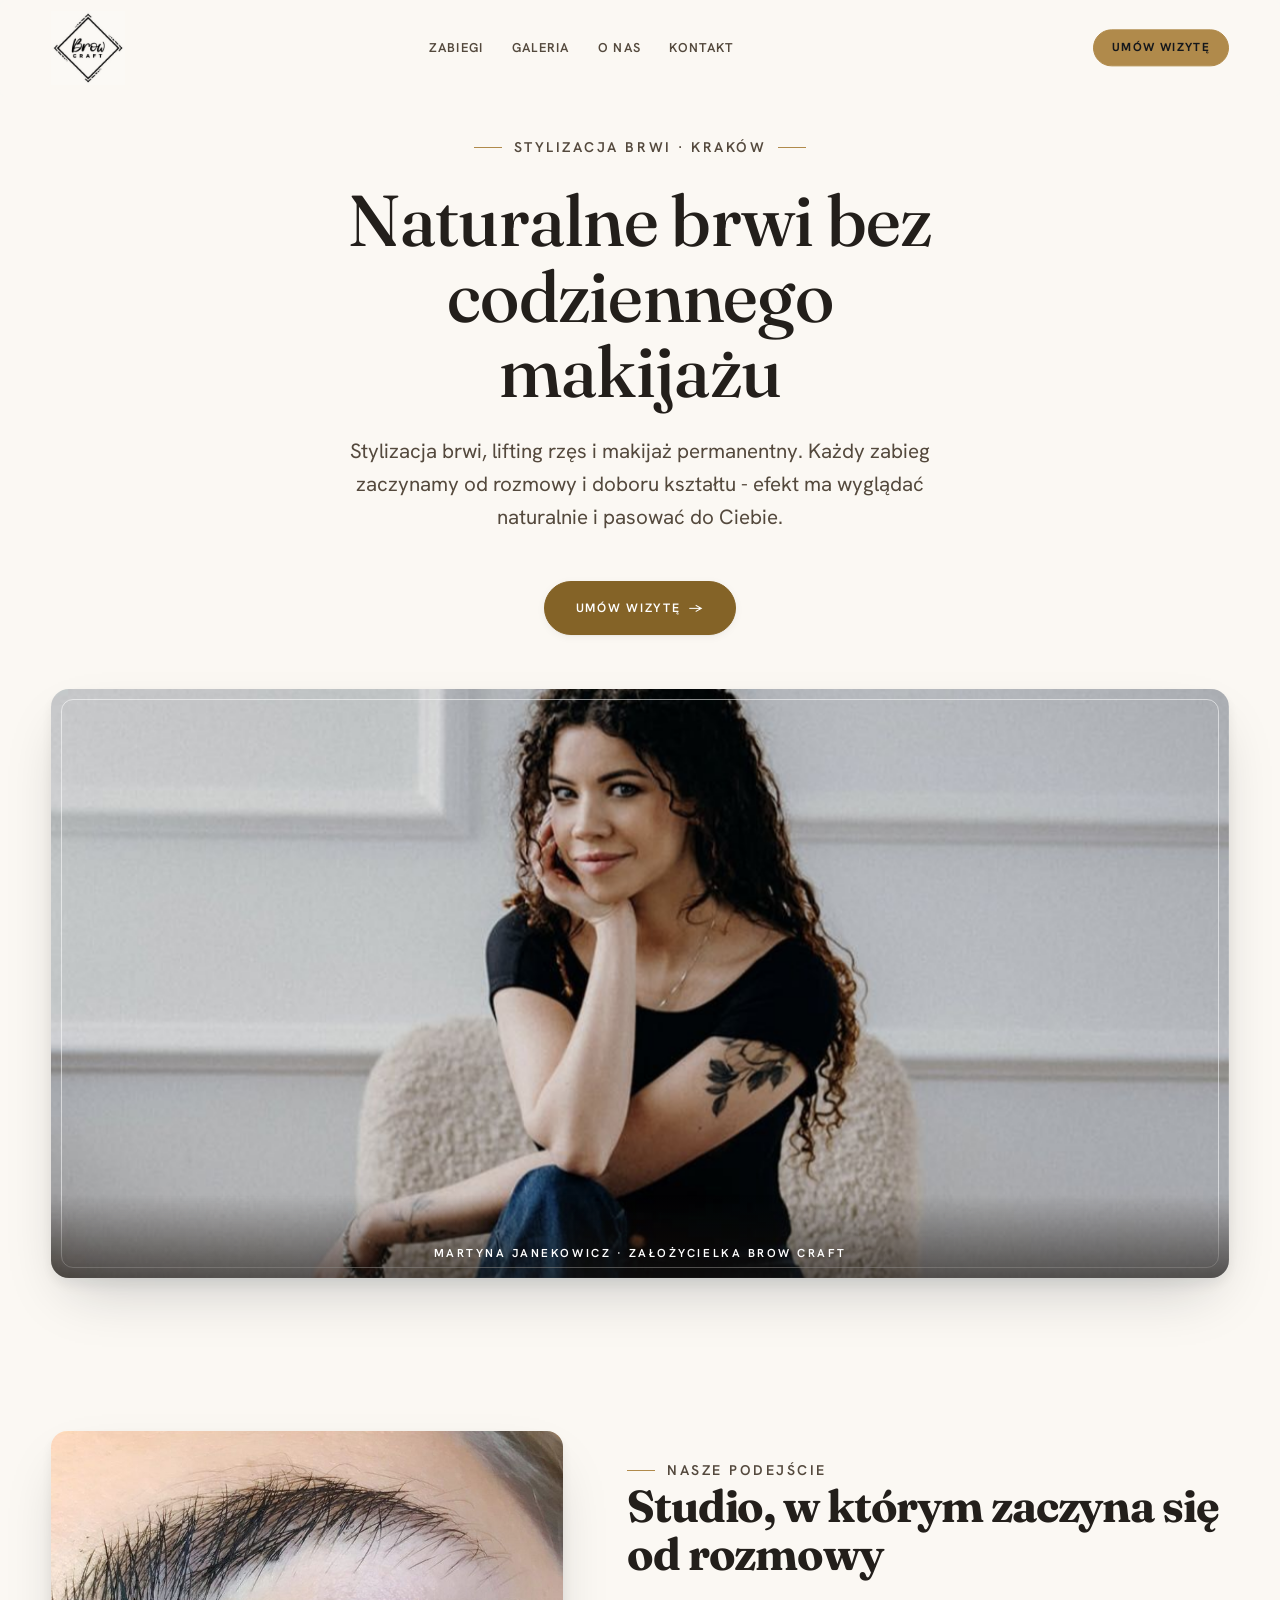
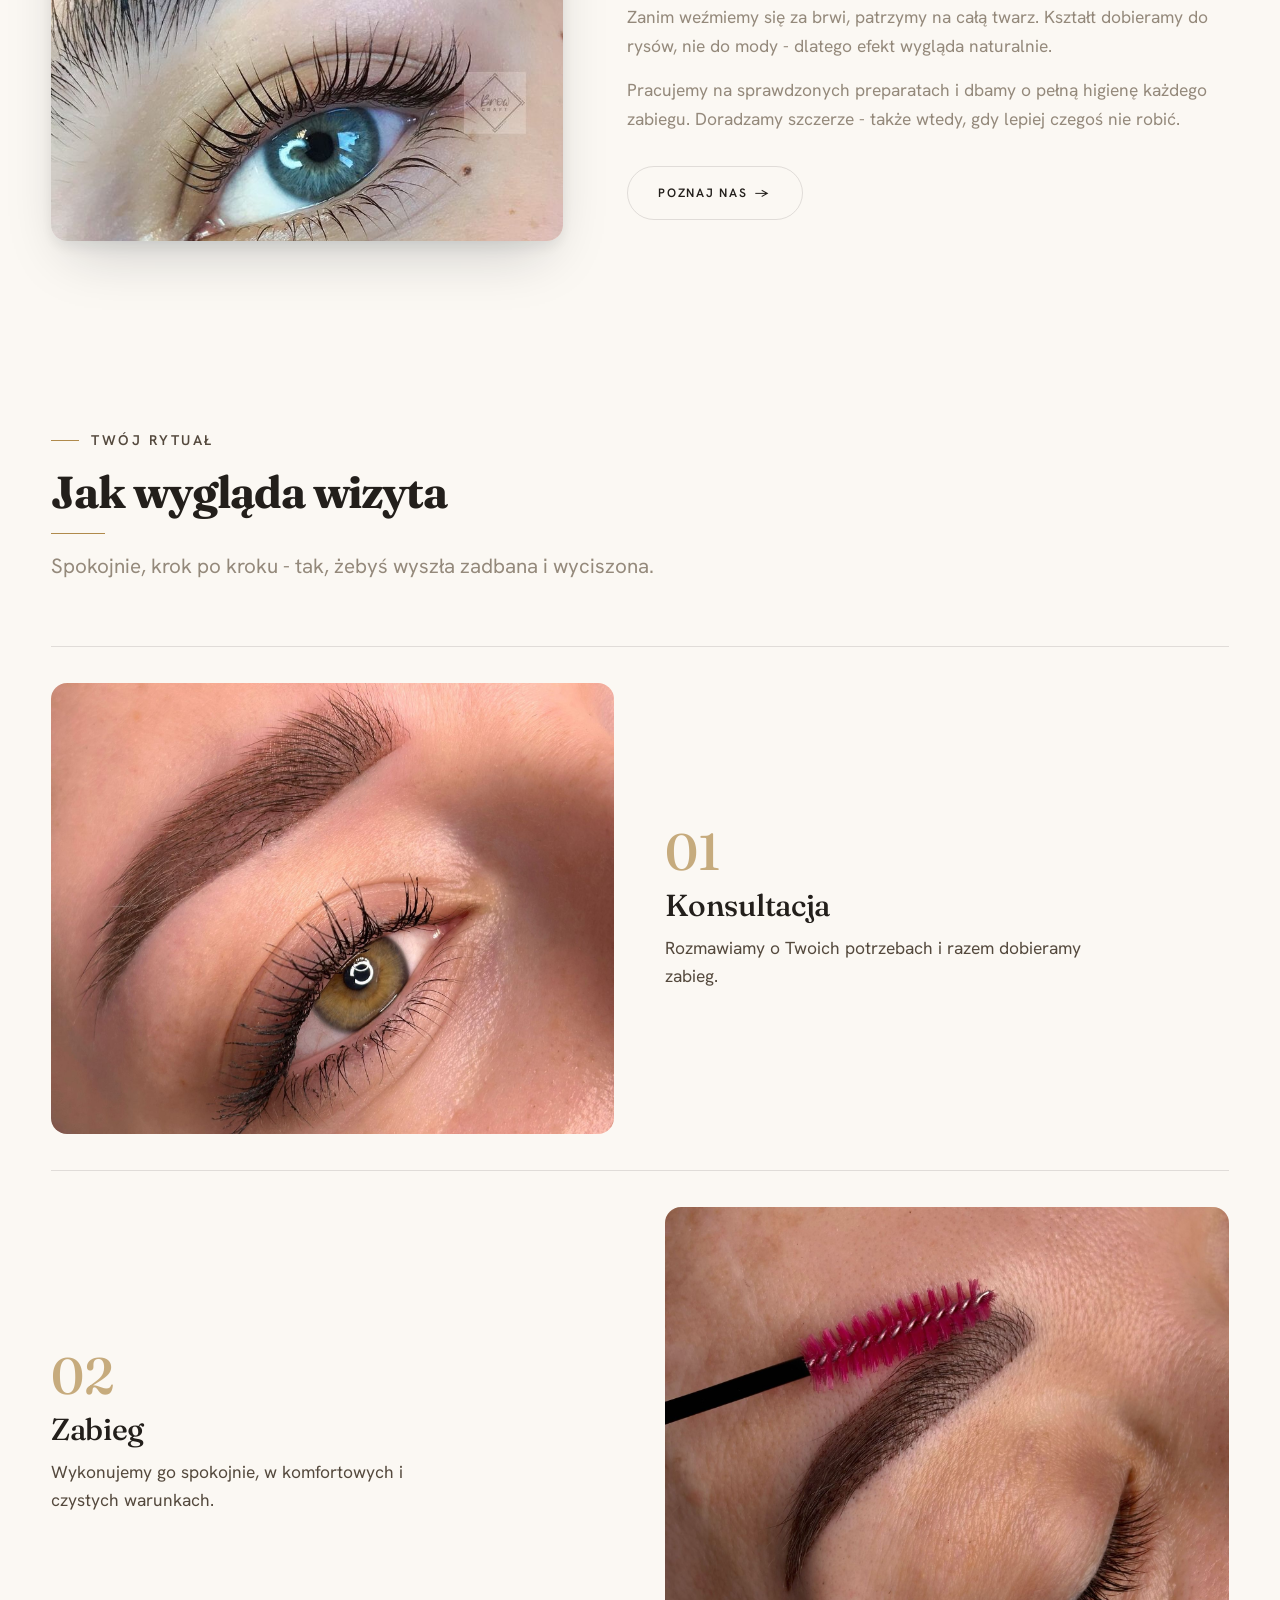
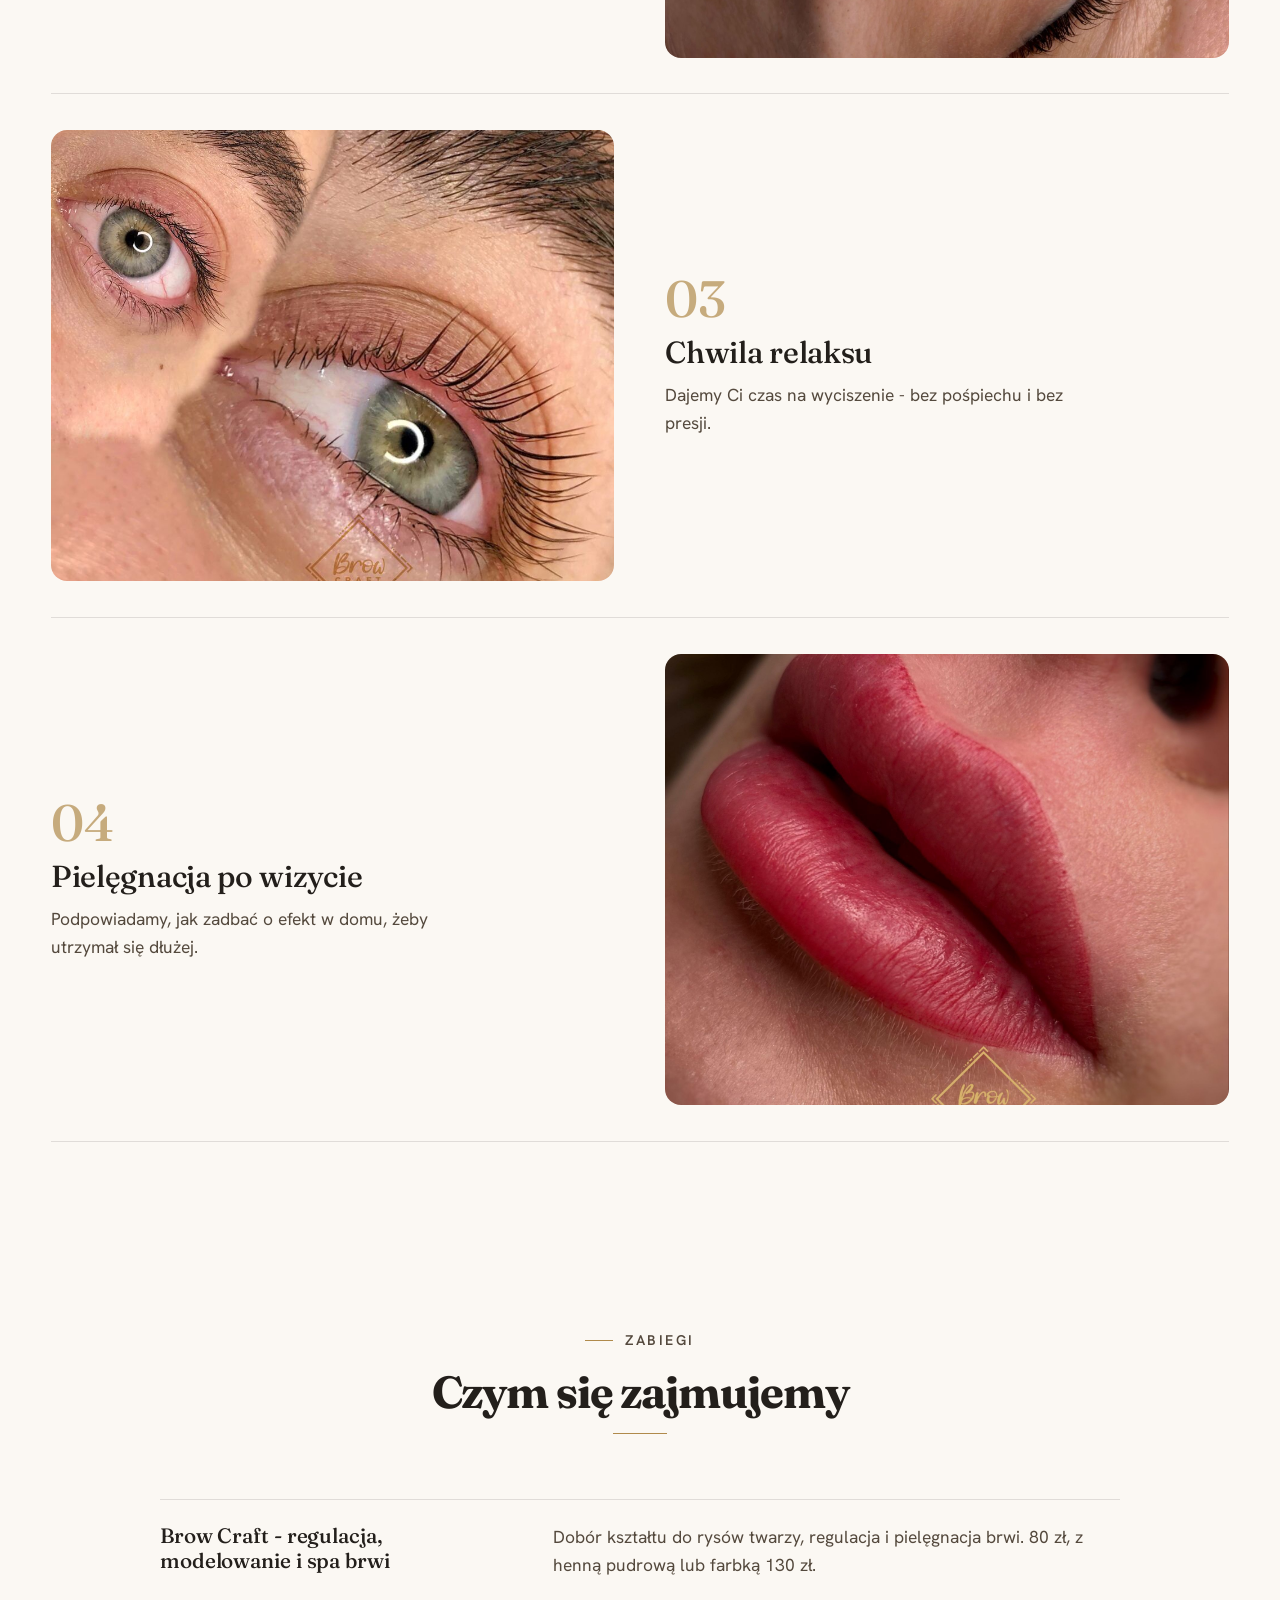
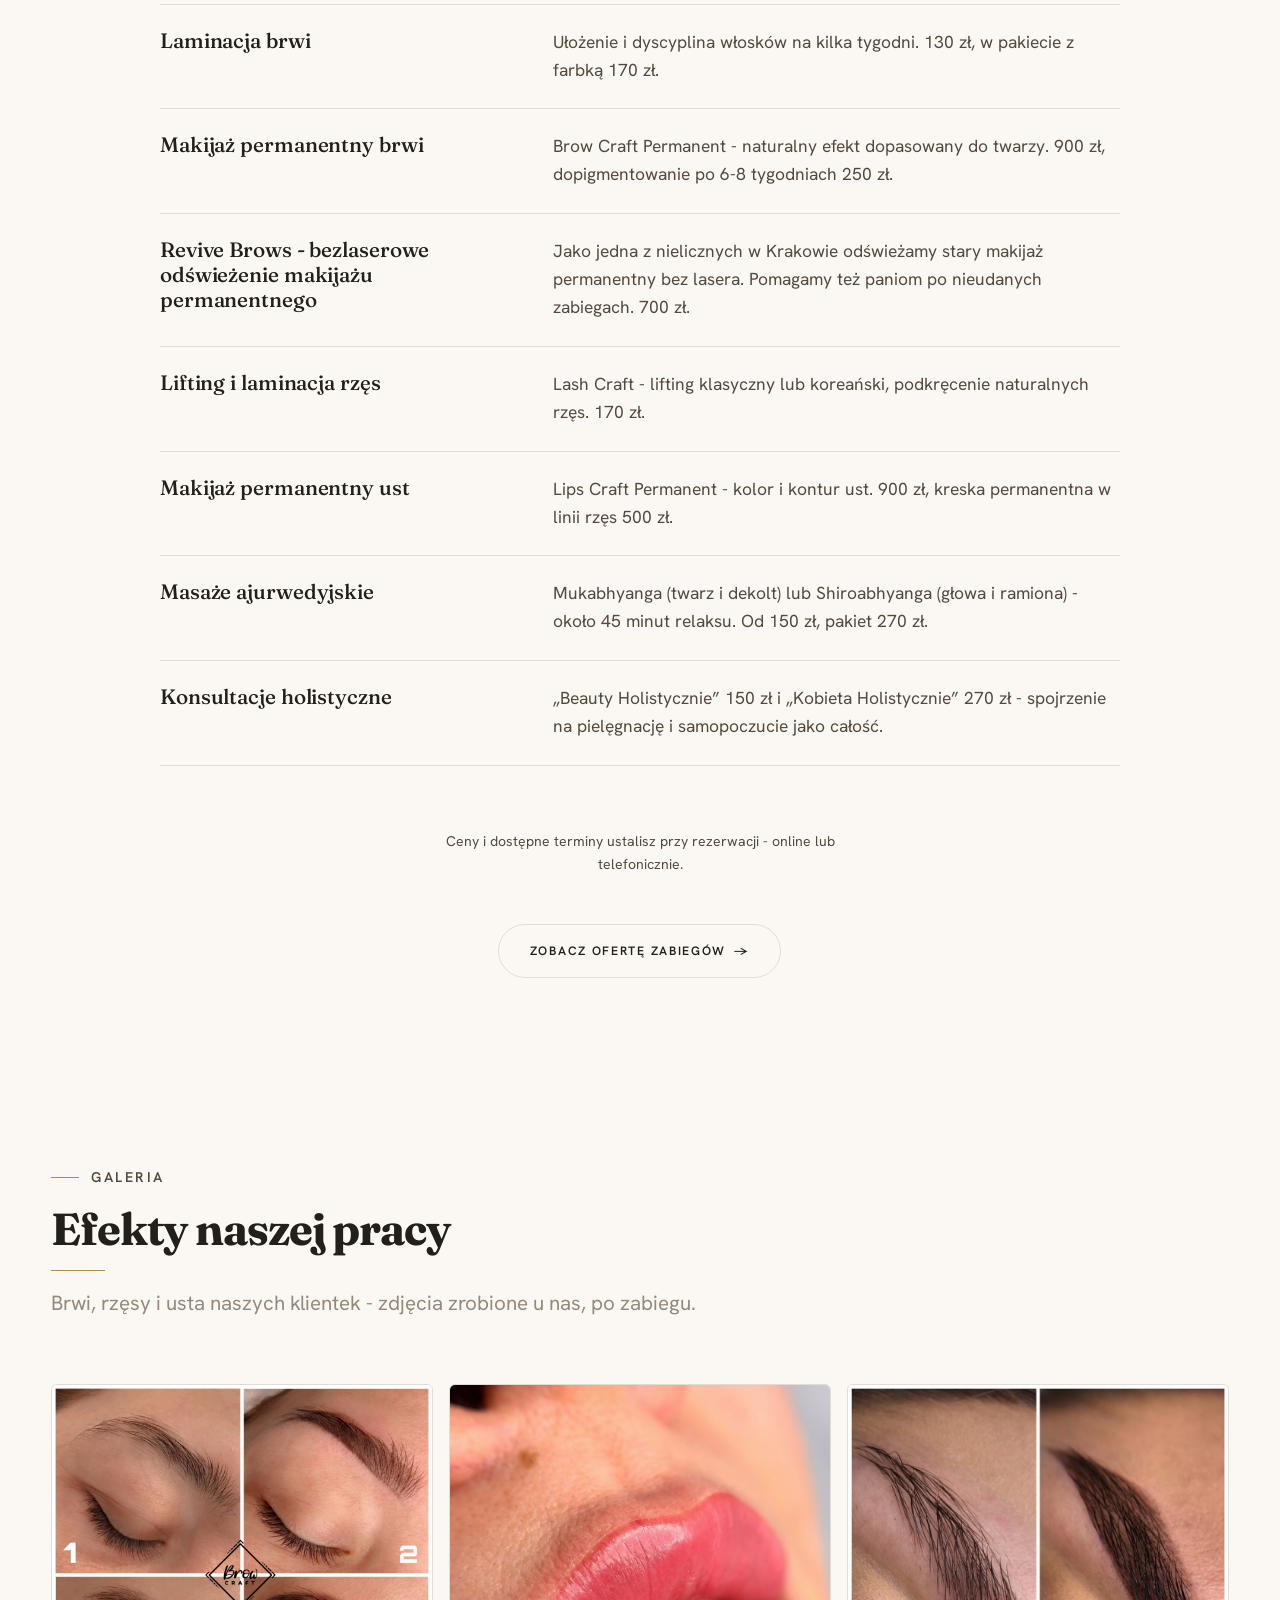
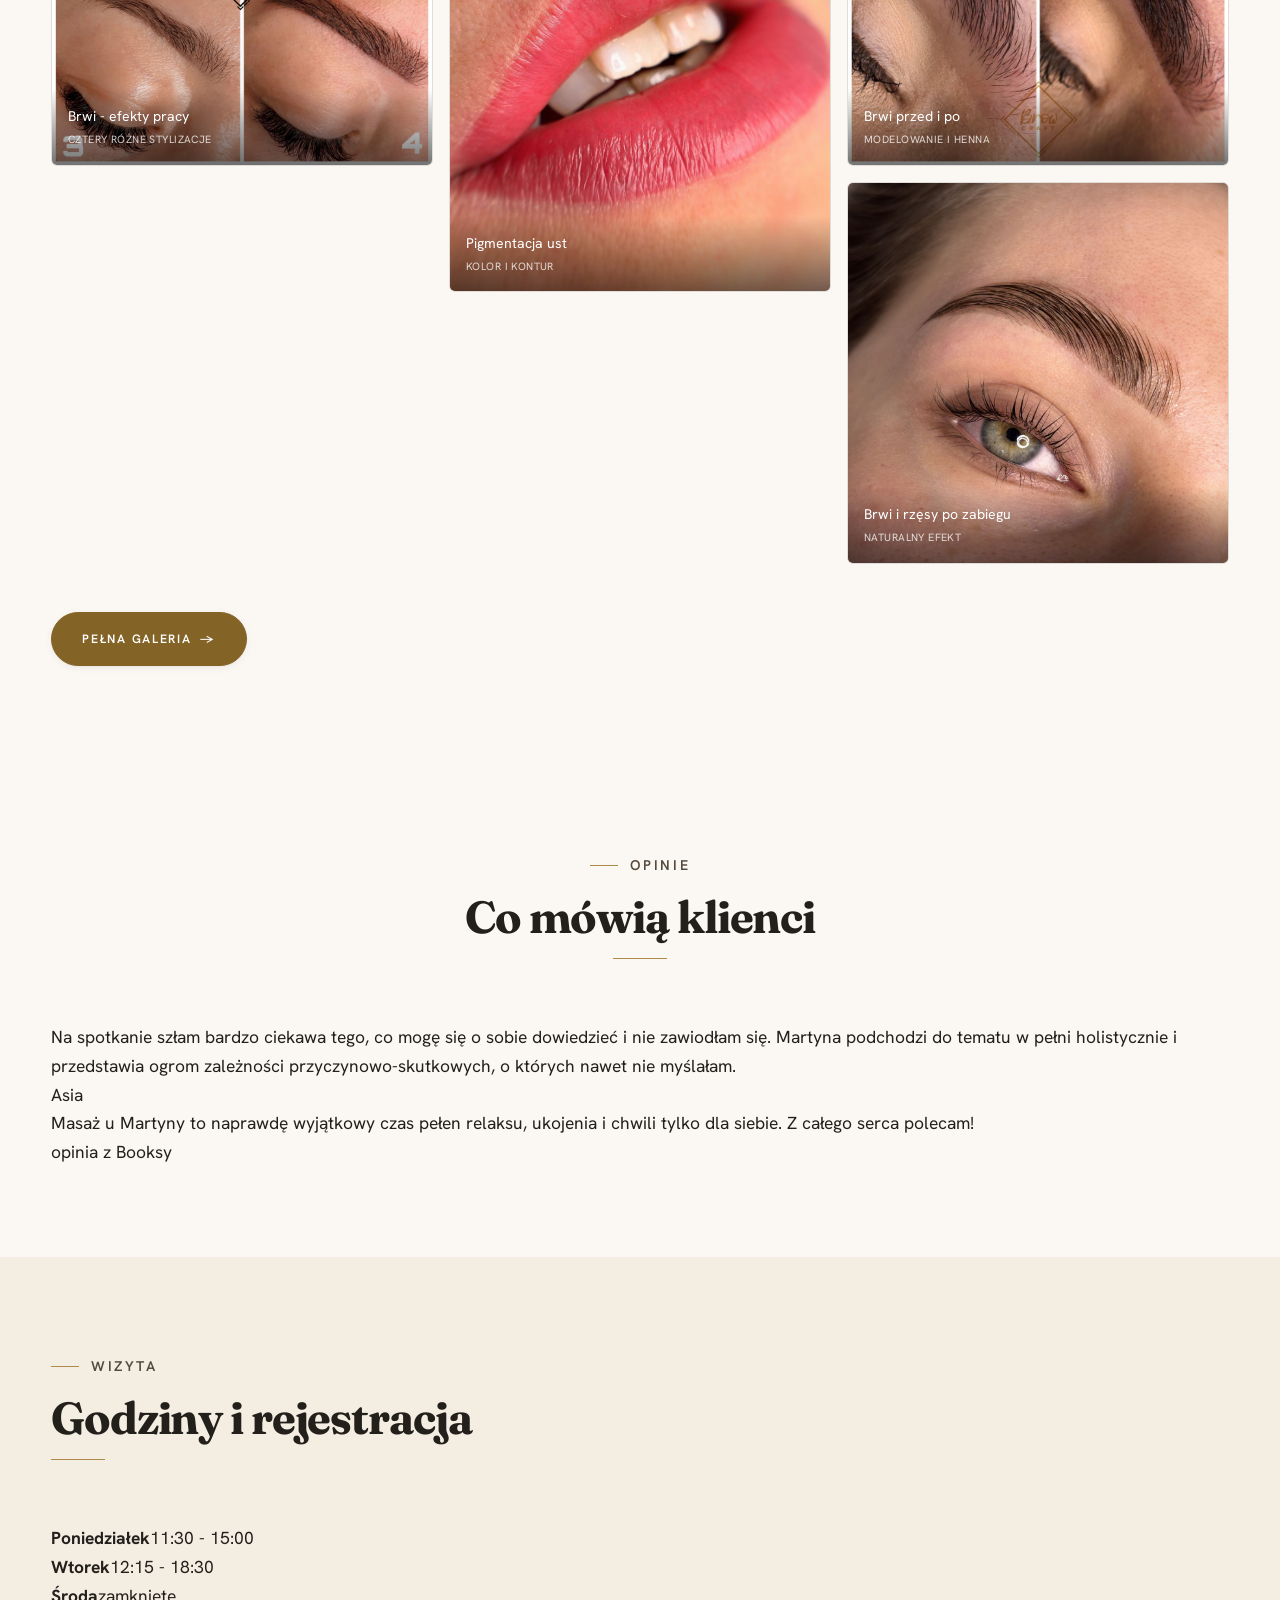
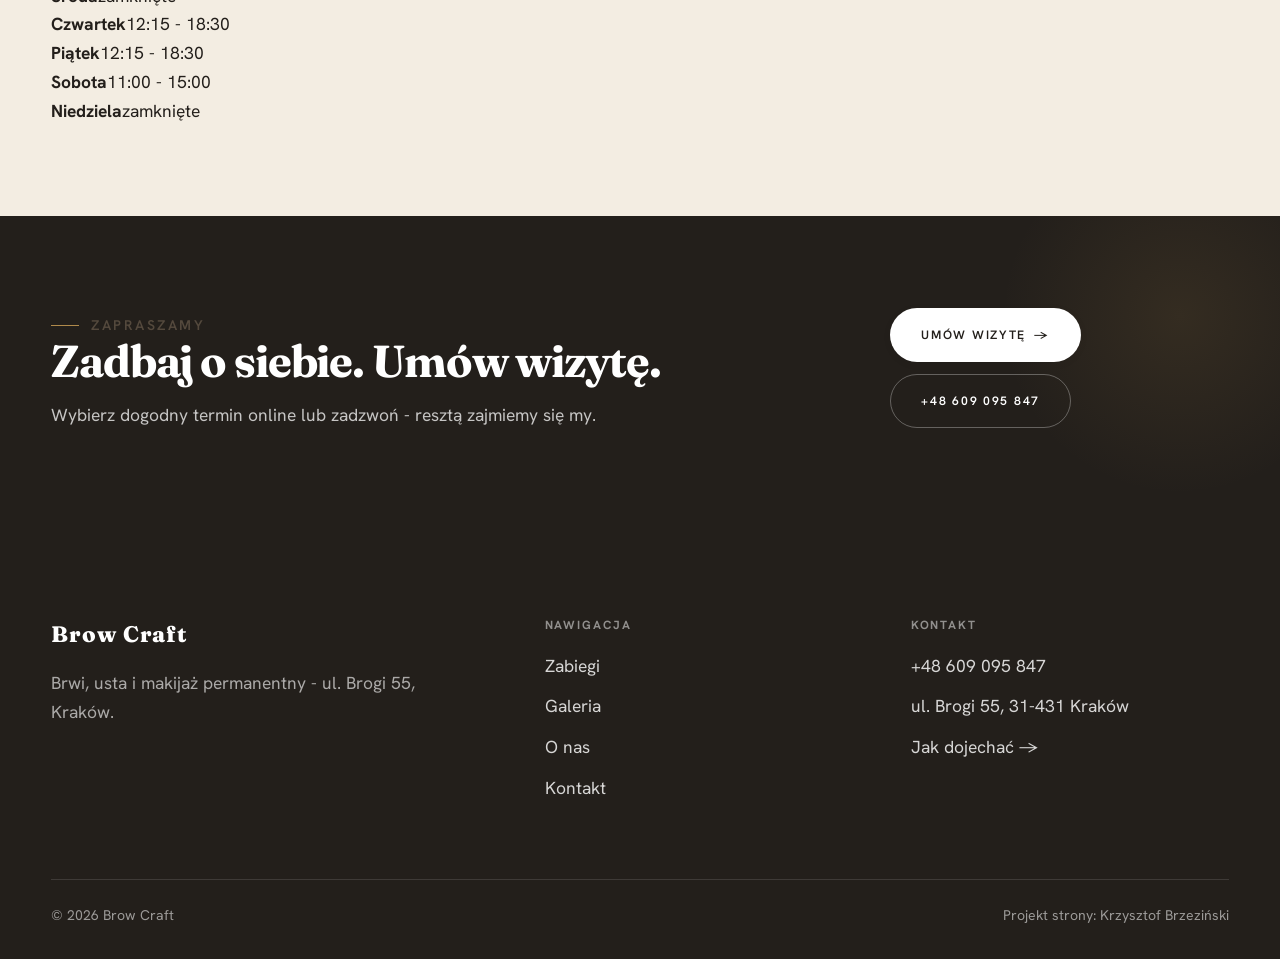
==== commit a616e763: "[claude-edit][cmt:18280efa-d0ec-4ac0-9630-49d3fdd7180e] Większe logo, luksusowy restyling (złoto+esp" ====
--- a/index.html
+++ b/index.html
@@ -26,15 +26,18 @@
   </div>
 </header>
 
-<section class="hero-spa">
+<section class="hero-lux">
   <div class="wrap">
-    <div class="hs-copy reveal">
+    <div class="hl-copy reveal">
       <span class="eyebrow">Stylizacja brwi · Kraków</span>
-      <h1 class="hs-claim">Naturalne brwi bez codziennego makijażu</h1>
-      <p class="hs-lead">Stylizacja brwi, lifting rzęs i makijaż permanentny. Każdy zabieg zaczynamy od rozmowy i doboru kształtu - efekt ma wyglądać naturalnie i pasować do Ciebie.</p>
-      <a href="kontakt.html" class="btn btn-accent hs-cta">Umów wizytę <span class="arr">→</span></a>
+      <h1 class="hl-claim">Naturalne brwi bez codziennego makijażu</h1>
+      <p class="hl-lead">Stylizacja brwi, lifting rzęs i makijaż permanentny. Każdy zabieg zaczynamy od rozmowy i doboru kształtu - efekt ma wyglądać naturalnie i pasować do Ciebie.</p>
+      <a href="kontakt.html" class="btn btn-accent hl-cta">Umów wizytę <span class="arr">→</span></a>
     </div>
-    <figure class="hs-fig reveal"><img src="img/hero.jpg" alt="Brow Craft"></figure>
+    <figure class="hl-fig reveal">
+      <img src="img/hero.jpg" alt="Martyna Janekowicz - założycielka Brow Craft">
+      <figcaption>Martyna Janekowicz · założycielka Brow Craft</figcaption>
+    </figure>
   </div>
 </section>
 <section>
@@ -107,7 +110,7 @@
       <figure class="m-tile reveal"><img src="img/g6.jpg" alt="Brwi - efekty pracy" loading="lazy"><div class="cap">Brwi - efekty pracy<small>cztery różne stylizacje</small></div></figure>
       <figure class="m-tile reveal"><img src="img/g7.jpg" alt="Pigmentacja ust" loading="lazy"><div class="cap">Pigmentacja ust<small>kolor i kontur</small></div></figure>
       <figure class="m-tile reveal"><img src="img/g8.jpg" alt="Brwi przed i po" loading="lazy"><div class="cap">Brwi przed i po<small>modelowanie i henna</small></div></figure>
-      <figure class="m-tile reveal"><img src="img/about.jpg" alt="Brow Craft" loading="lazy"></figure>
+      <figure class="m-tile reveal"><img src="img/g9.jpg" alt="Brwi i rzęsy po zabiegu" loading="lazy"><div class="cap">Brwi i rzęsy po zabiegu<small>naturalny efekt</small></div></figure>
     </div>
     <div style="margin-top:var(--space-7)" class="reveal"><a href="realizacje.html" class="btn btn-accent">Pełna galeria <span class="arr">→</span></a></div>
   </div>
--- a/assets/styles.css
+++ b/assets/styles.css
@@ -5,30 +5,30 @@
    ============================================================ */
 
 :root{
-  /* PALETA — jasna, architektoniczna, chłodna */
-  --paper:#FBF7F4;          /* główne tło */
-  --paper-2:#F1E7E4;        /* sekcje alternatywne (chłodny jasny szary) */
-  --paper-3:#F1E7E4;        /* delikatne wypełnienia */
-  --ink:#2A2126;            /* tekst główny — chłodny grafit */
-  --ink-soft:#574550;       /* nagłówki drugorzędne */
-  --muted:#94888C;          /* tekst poboczny */
-  --line:rgba(42,33,38,.12);/* hairline */
-  --accent:#A85A6B;         /* stonowany petrol-slate — jedyny akcent */
-  --accent-d:#8A4456;
-  --accent-soft:rgba(168,90,107,.10);
-  --dark:#2A2126;           /* sekcje ciemne (stopka/CTA) */
+  /* PALETA — luksusowa: kość słoniowa + espresso + szampańskie złoto */
+  --paper:#FBF8F3;          /* główne tło — ciepła kość słoniowa */
+  --paper-2:#F3EDE2;        /* sekcje alternatywne — szampański beż */
+  --paper-3:#F3EDE2;        /* delikatne wypełnienia */
+  --ink:#231F1B;            /* tekst główny — głębokie espresso */
+  --ink-soft:#54493D;       /* nagłówki drugorzędne */
+  --muted:#94897B;          /* tekst poboczny */
+  --line:rgba(35,31,27,.12);/* hairline */
+  --accent:#B08A4B;         /* szampańskie złoto — jedyny akcent */
+  --accent-d:#846327;
+  --accent-soft:rgba(176,138,75,.12);
+  --dark:#231F1B;           /* sekcje ciemne (stopka/CTA) */
 
   /* ODSTĘPY — skala 4/8 */
   --space-1:4px; --space-2:8px; --space-3:12px; --space-4:16px; --space-5:24px;
   --space-6:32px; --space-7:48px; --space-8:64px; --space-9:96px; --space-10:128px;
 
   /* TYPOGRAFIA — fluid clamp() */
-  --text-sm:clamp(.82rem,.8rem+.1vw,.9rem);
-  --text-base:clamp(1rem,.97rem+.15vw,1.1rem);
-  --text-lg:clamp(1.12rem,1.05rem+.3vw,1.3rem);
-  --text-h3:clamp(1.2rem,1.1rem+.5vw,1.5rem);
-  --text-h2:clamp(1.9rem,1.5rem+1.9vw,2.8rem);
-  --text-h1:clamp(2.6rem,1.9rem+3.6vw,4.6rem);
+  --text-sm:clamp(.82rem,.8rem + .1vw,.9rem);
+  --text-base:clamp(1rem,.97rem + .15vw,1.1rem);
+  --text-lg:clamp(1.12rem,1.05rem + .3vw,1.3rem);
+  --text-h3:clamp(1.2rem,1.1rem + .5vw,1.5rem);
+  --text-h2:clamp(1.9rem,1.5rem + 1.9vw,2.8rem);
+  --text-h1:clamp(2.6rem,1.9rem + 3.6vw,4.6rem);
 
   /* PROMIENIE — architektoniczne, raczej ostre */
   --r-sm:3px; --r-md:6px; --r-lg:10px;
@@ -153,7 +153,7 @@
 .hero-cine .hero-copy{max-width:660px}
 .hero-cine .eyebrow{color:#fff;margin-bottom:var(--space-5)}
 .hero-cine .eyebrow::before{background:#fff}
-.hero-cine h1{color:#fff;margin-bottom:var(--space-5);font-size:clamp(2.9rem,2rem+4.4vw,5.2rem)}
+.hero-cine h1{color:#fff;margin-bottom:var(--space-5);font-size:clamp(2.9rem,2rem + 4.4vw,5.2rem)}
 .hero-cine .lead{color:rgba(255,255,255,.92);max-width:48ch;margin-bottom:var(--space-7)}
 .hero-cine .hero-actions{display:flex;flex-wrap:wrap;gap:var(--space-4)}
 @media(max-width:680px){
@@ -175,7 +175,7 @@
 /* ---------- STRIP (pasek skrótów / liczby) ---------- */
 .strip{background:var(--dark);color:#fff}
 .strip .wrap{display:grid;grid-template-columns:repeat(4,1fr);gap:var(--space-6);padding-block:var(--space-8)}
-.strip .item .k{font-family:var(--font-display);font-size:clamp(1.6rem,1.2rem+1.4vw,2.4rem);font-weight:800;letter-spacing:-.02em;color:#fff}
+.strip .item .k{font-family:var(--font-display);font-size:clamp(1.6rem,1.2rem + 1.4vw,2.4rem);font-weight:800;letter-spacing:-.02em;color:#fff}
 .strip .item .v{font-size:var(--text-sm);color:rgba(255,255,255,.66);margin-top:var(--space-2);line-height:1.45}
 .strip .item{border-left:2px solid var(--accent);padding-left:var(--space-5)}
 
@@ -254,7 +254,7 @@
 .trust{background:var(--paper-2)}
 .trust-grid{display:grid;grid-template-columns:repeat(auto-fit,minmax(240px,1fr));gap:var(--space-5);margin-top:var(--space-7)}
 .trust-card{background:#fff;border-radius:var(--r-md);padding:var(--space-7) var(--space-6);box-shadow:var(--sh-sm);border-top:3px solid var(--accent)}
-.trust-card .big{font-family:var(--font-display);font-size:clamp(1.8rem,1.3rem+1.6vw,2.6rem);font-weight:800;letter-spacing:-.02em;color:var(--ink);line-height:1}
+.trust-card .big{font-family:var(--font-display);font-size:clamp(1.8rem,1.3rem + 1.6vw,2.6rem);font-weight:800;letter-spacing:-.02em;color:var(--ink);line-height:1}
 .trust-card h3{font-size:1.12rem;margin:var(--space-3) 0 var(--space-2)}
 .trust-card p{color:var(--muted);font-size:var(--text-base);line-height:1.55}
 
@@ -387,7 +387,7 @@
 /* 6) MANIFESTO — pełnoekranowy cytat-bohater (zastępuje generyczne „Dlaczego my") */
 .manifesto{background:var(--paper-2);text-align:center}
 .manifesto .wrap{max-width:60rem}
-.manifesto p{font-family:var(--font-display);font-style:italic;font-size:clamp(1.6rem,1rem+2.4vw,2.8rem);line-height:1.32;color:var(--ink-soft);margin-inline:auto;max-width:26ch;position:relative;padding-top:var(--space-8)}
+.manifesto p{font-family:var(--font-display);font-style:italic;font-size:clamp(1.6rem,1rem + 2.4vw,2.8rem);line-height:1.32;color:var(--ink-soft);margin-inline:auto;max-width:26ch;position:relative;padding-top:var(--space-8)}
 .manifesto p::before{content:"";position:absolute;top:0;left:50%;transform:translateX(-50%);width:54px;height:1px;background:var(--accent)}
 .manifesto p span{color:var(--accent);font-style:italic}
 
@@ -479,7 +479,7 @@
 .hero-spa .wrap{display:grid;grid-template-columns:1.05fr 1fr;gap:clamp(2rem,5vw,5rem);align-items:center}
 .hs-copy{max-width:46ch}
 .hs-claim{font-family:var(--font-display);font-weight:500;line-height:1.06;letter-spacing:-.005em;
-  font-size:clamp(2.3rem,1.7rem+3vw,3.9rem);color:var(--ink);margin:var(--space-4) 0 var(--space-5)}
+  font-size:clamp(2.3rem,1.7rem + 3vw,3.9rem);color:var(--ink);margin:var(--space-4) 0 var(--space-5)}
 .hs-lead{color:var(--ink-soft);font-size:var(--text-lg);line-height:1.6;max-width:44ch;margin-bottom:var(--space-7)}
 .hs-cta{border-radius:999px}
 .hs-rating{margin-top:var(--space-5);color:var(--ink-soft);font-weight:600;letter-spacing:.01em;font-size:var(--text-sm)}
@@ -582,3 +582,49 @@
 [style*="g1.jpg"]{background-position:52% 39%}
 img[src$="/g7.jpg"]{object-position:50% 59%}
 [style*="g7.jpg"]{background-position:50% 59%}
+
+/* ============================================================
+   WARSTWA LUX (edycja 06.07) — bardziej ekskluzywny charakter:
+   hero editorial z portretem założycielki, większe logo,
+   przyciski boutique (kapitaliki, złoto). Doklejane na wierzch.
+   ============================================================ */
+
+/* --- LOGO: większe i widoczne w lewym górnym rogu --- */
+.brand-logo{height:74px;max-width:240px;mix-blend-mode:multiply}   /* multiply: białe tło loga znika na kości słoniowej */
+.nav .nav-inner{height:96px}
+@media(min-width:681px){.nav .nav-inner{height:96px}}
+.nav.is-stuck .nav-inner{height:78px}
+.nav.is-stuck .brand-logo{height:58px}
+@media(max-width:680px){
+  .brand-logo{height:54px}
+  .nav .nav-inner{height:72px}   /* mobile: zgodne z inset menu (72px) */
+  .nav.is-stuck .brand-logo{height:48px}
+}
+
+/* --- HERO LUX: wycentrowany editorial + szeroki, oprawiony portret --- */
+.hero-lux{position:relative;background:var(--paper);padding-top:clamp(8rem,14vh,11rem);padding-bottom:clamp(3rem,7vh,5.5rem);text-align:center}
+.hero-lux .hl-copy{max-width:64ch;margin-inline:auto}
+.hero-lux .eyebrow{justify-content:center}
+.hero-lux .eyebrow::after{content:"";width:28px;height:1px;background:var(--accent);display:inline-block}  /* kreska z obu stron = symetria */
+.hl-claim{font-family:var(--font-display);font-weight:500;font-size:clamp(2.5rem,1.8rem + 3.6vw,4.5rem);line-height:1.05;letter-spacing:-.01em;margin:var(--space-5) auto}
+.hl-lead{color:var(--ink-soft);font-size:var(--text-lg);line-height:1.6;max-width:52ch;margin:0 auto var(--space-7)}
+.hl-cta{border-radius:999px}
+.hl-fig{position:relative;margin:clamp(2.6rem,6vh,4.2rem) auto 0;border-radius:18px;overflow:hidden;box-shadow:var(--sh-lg);aspect-ratio:16/8}
+.hl-fig img{width:100%;height:100%;object-fit:cover;object-position:50% 26%;display:block;animation:heroFade 1.1s ease-out both}  /* twarz w kadrze; fade bez ruchu bitmapy */
+.hl-fig::after{content:"";position:absolute;inset:10px;border:1px solid rgba(255,255,255,.55);border-radius:12px;pointer-events:none}  /* passe-partout */
+.hl-fig figcaption{position:absolute;left:0;right:0;bottom:0;z-index:2;padding:var(--space-7) var(--space-5) var(--space-4);
+  color:#fff;font-size:.72rem;font-weight:600;letter-spacing:.22em;text-transform:uppercase;
+  background:linear-gradient(0deg,rgba(22,17,12,.58),transparent)}
+@media(max-width:680px){
+  .hero-lux{padding-top:clamp(6.5rem,11vh,8rem)}
+  .hl-fig{aspect-ratio:4/3;border-radius:14px}
+  .hl-fig figcaption{letter-spacing:.14em}
+}
+
+/* --- PRZYCISKI BOUTIQUE: kapitaliki, oddech, pigułka --- */
+.btn{border-radius:999px;text-transform:uppercase;letter-spacing:.14em;font-size:.76rem;font-weight:600;padding:1rem 1.9rem}
+.nav .nav-links a.btn-accent{border-radius:999px}
+
+/* --- Detale: numeracja rytuału i podpisy delikatnie złocone --- */
+.ryt-no{opacity:.7}
+.head h2::after{background:var(--accent)}
